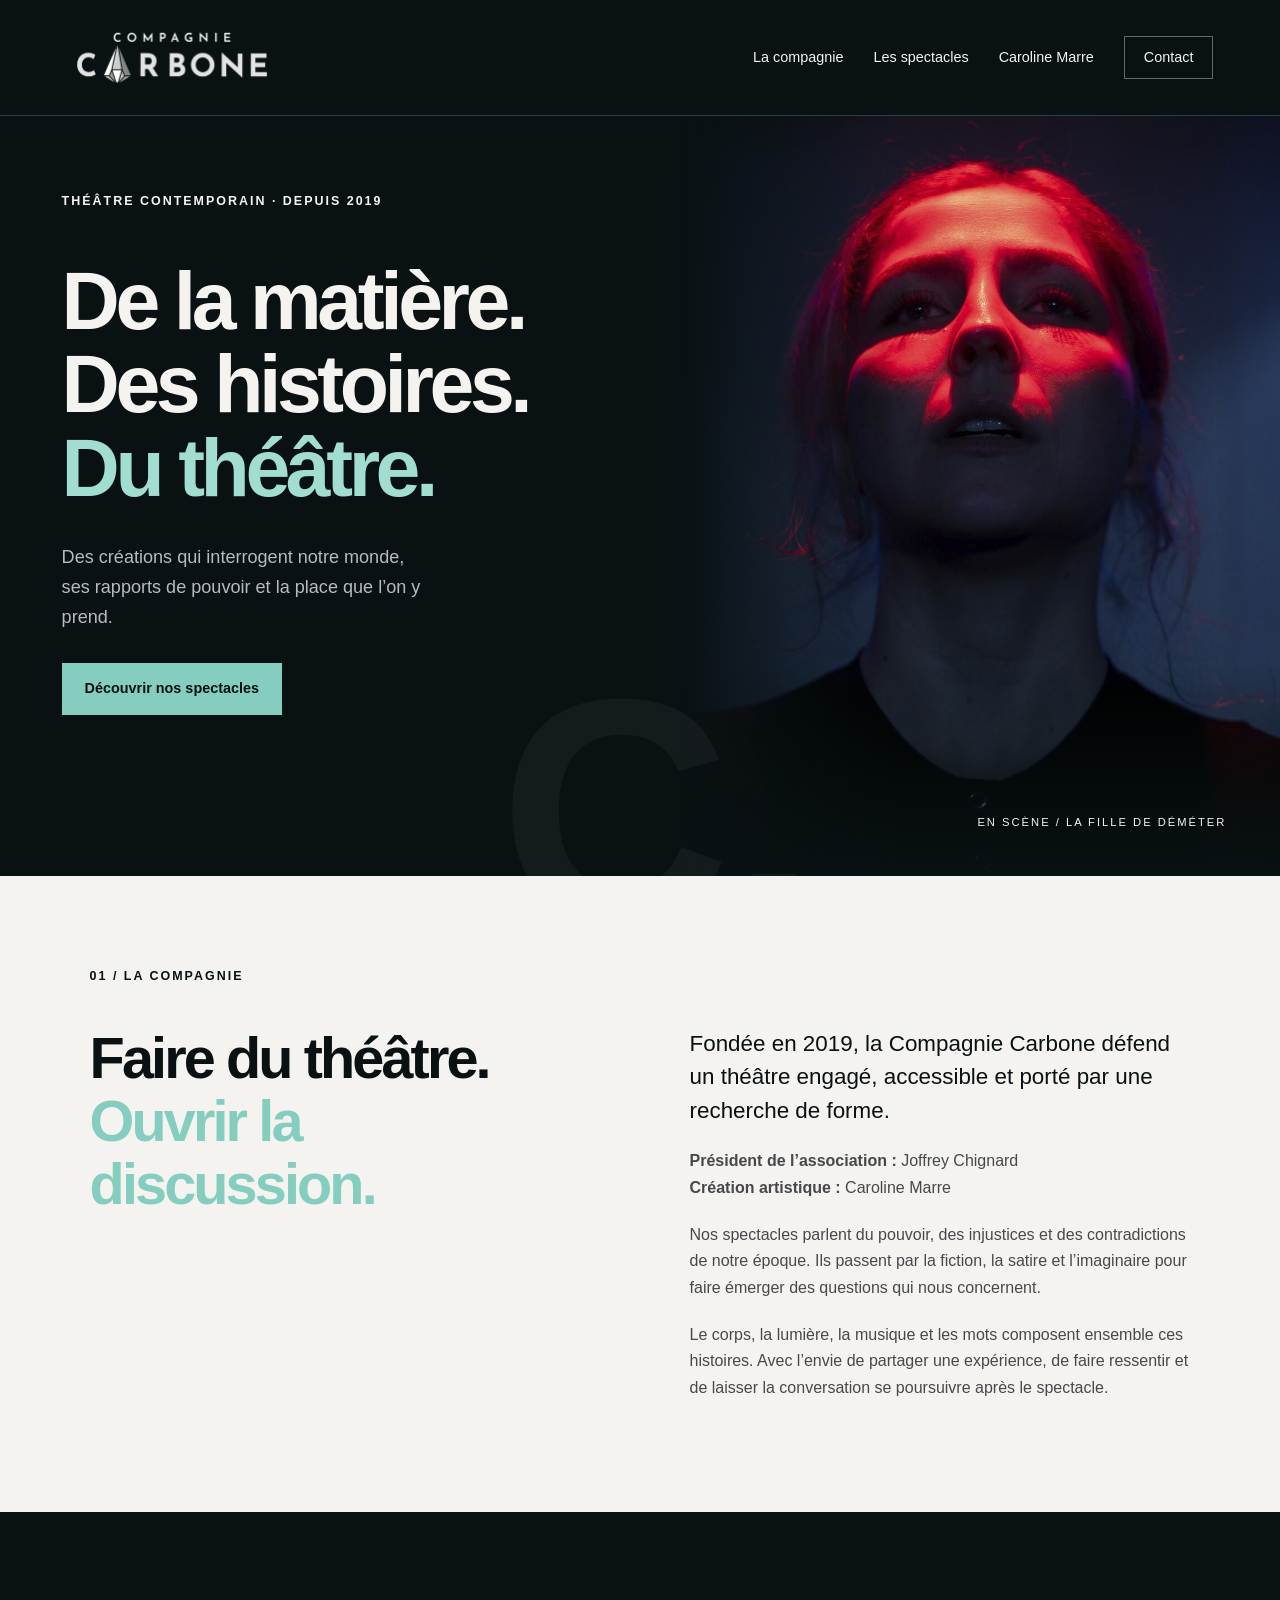
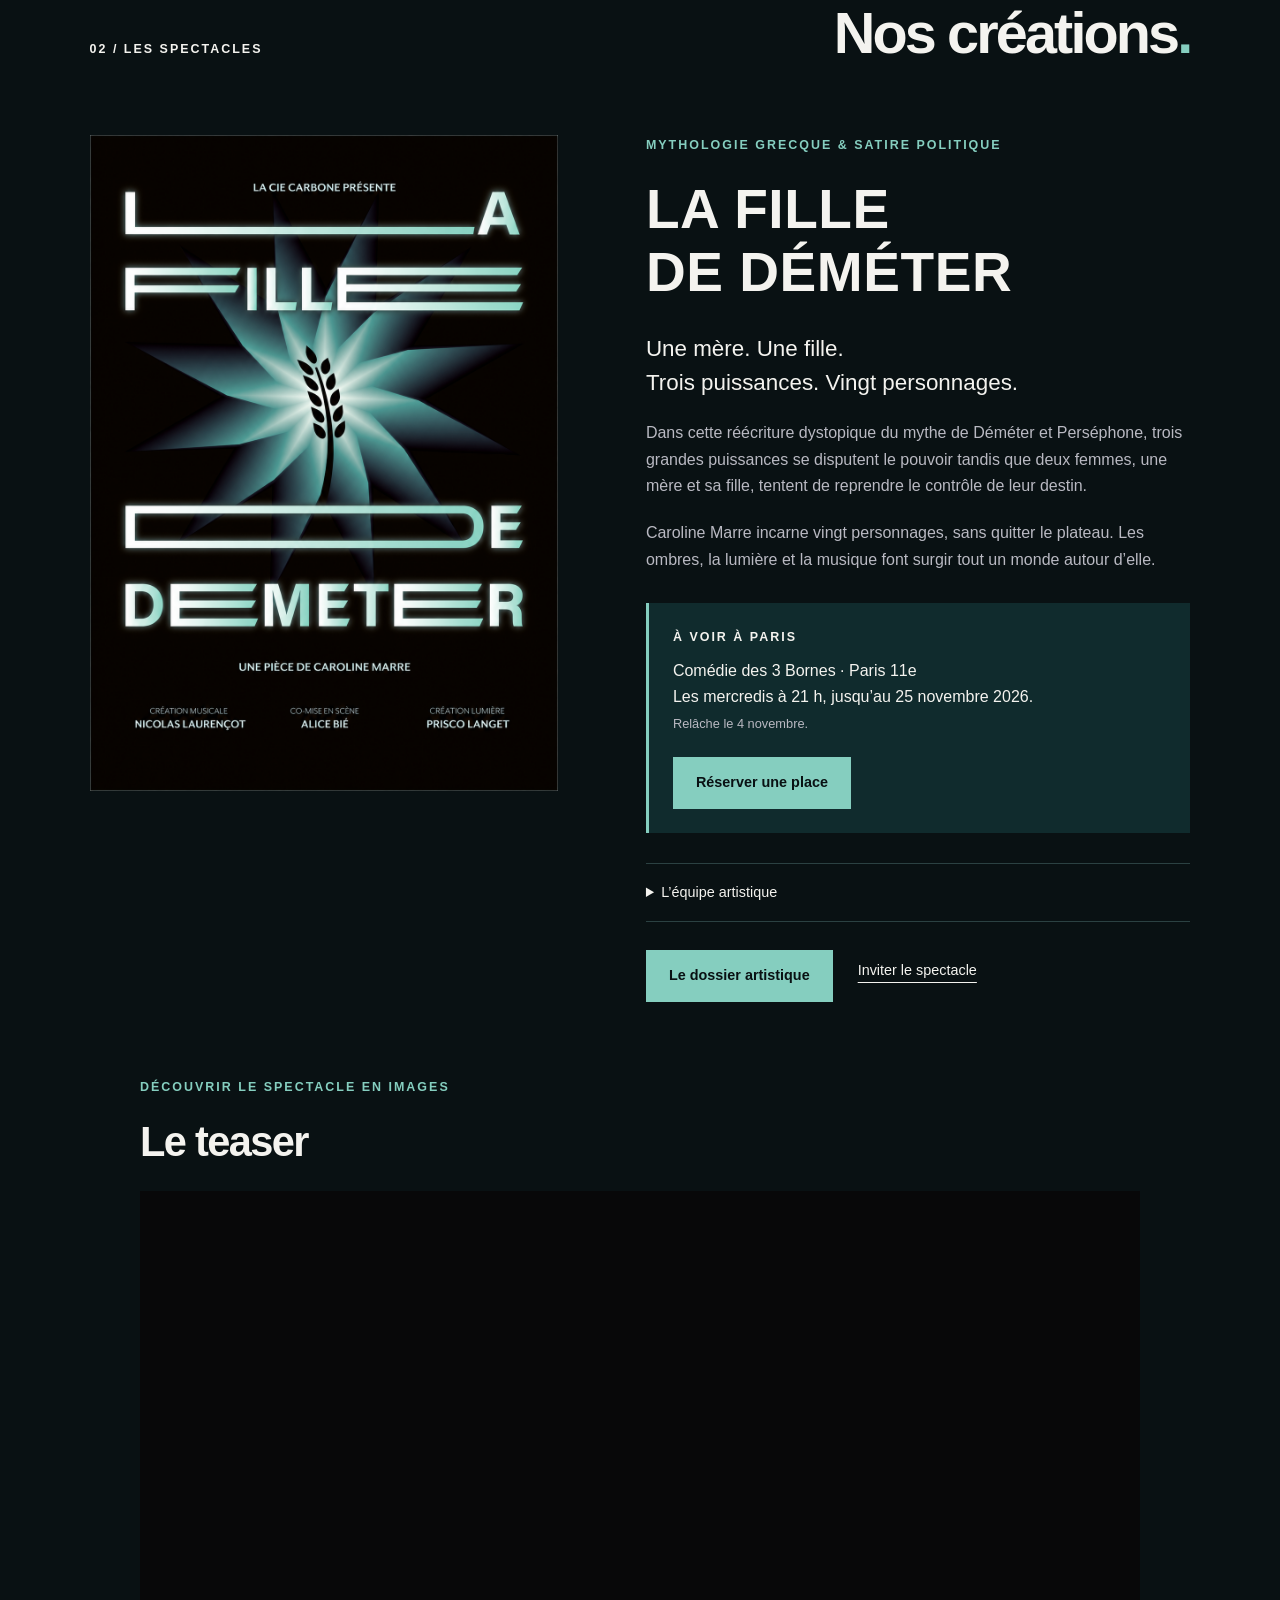
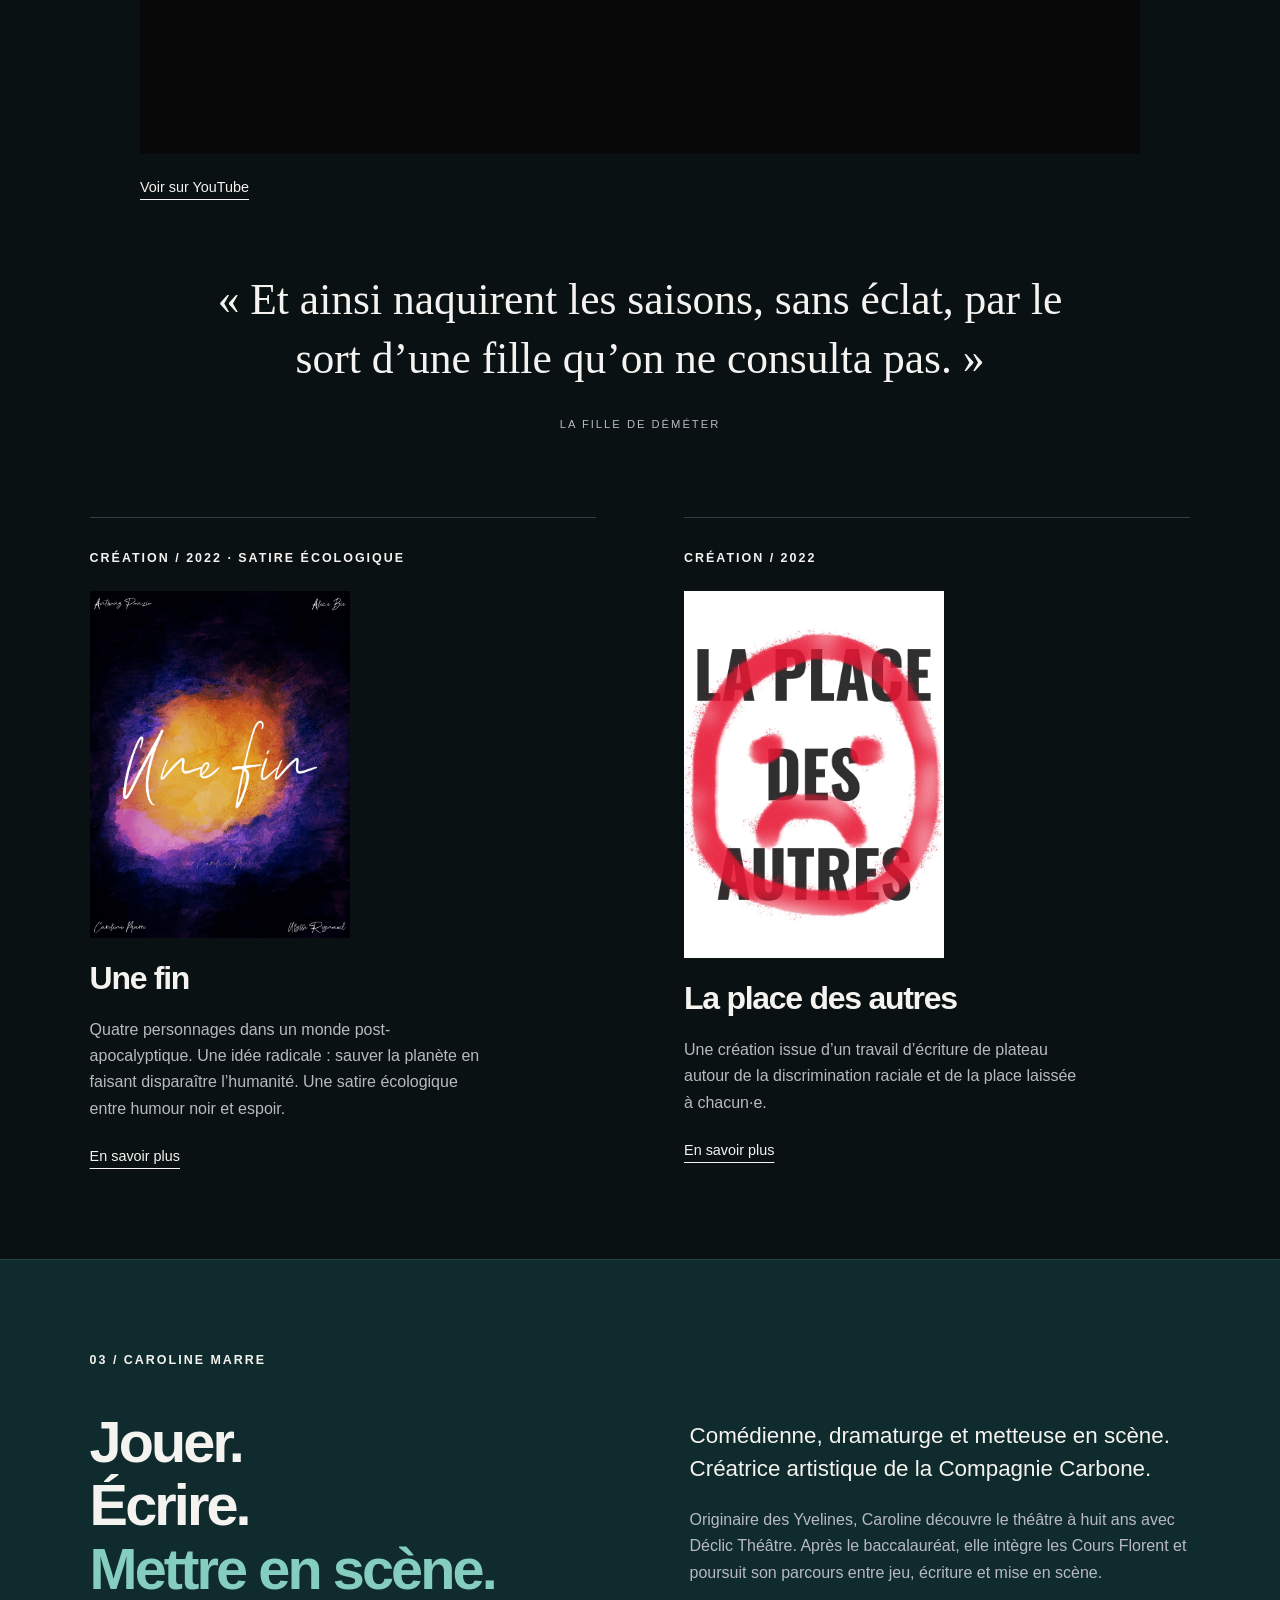
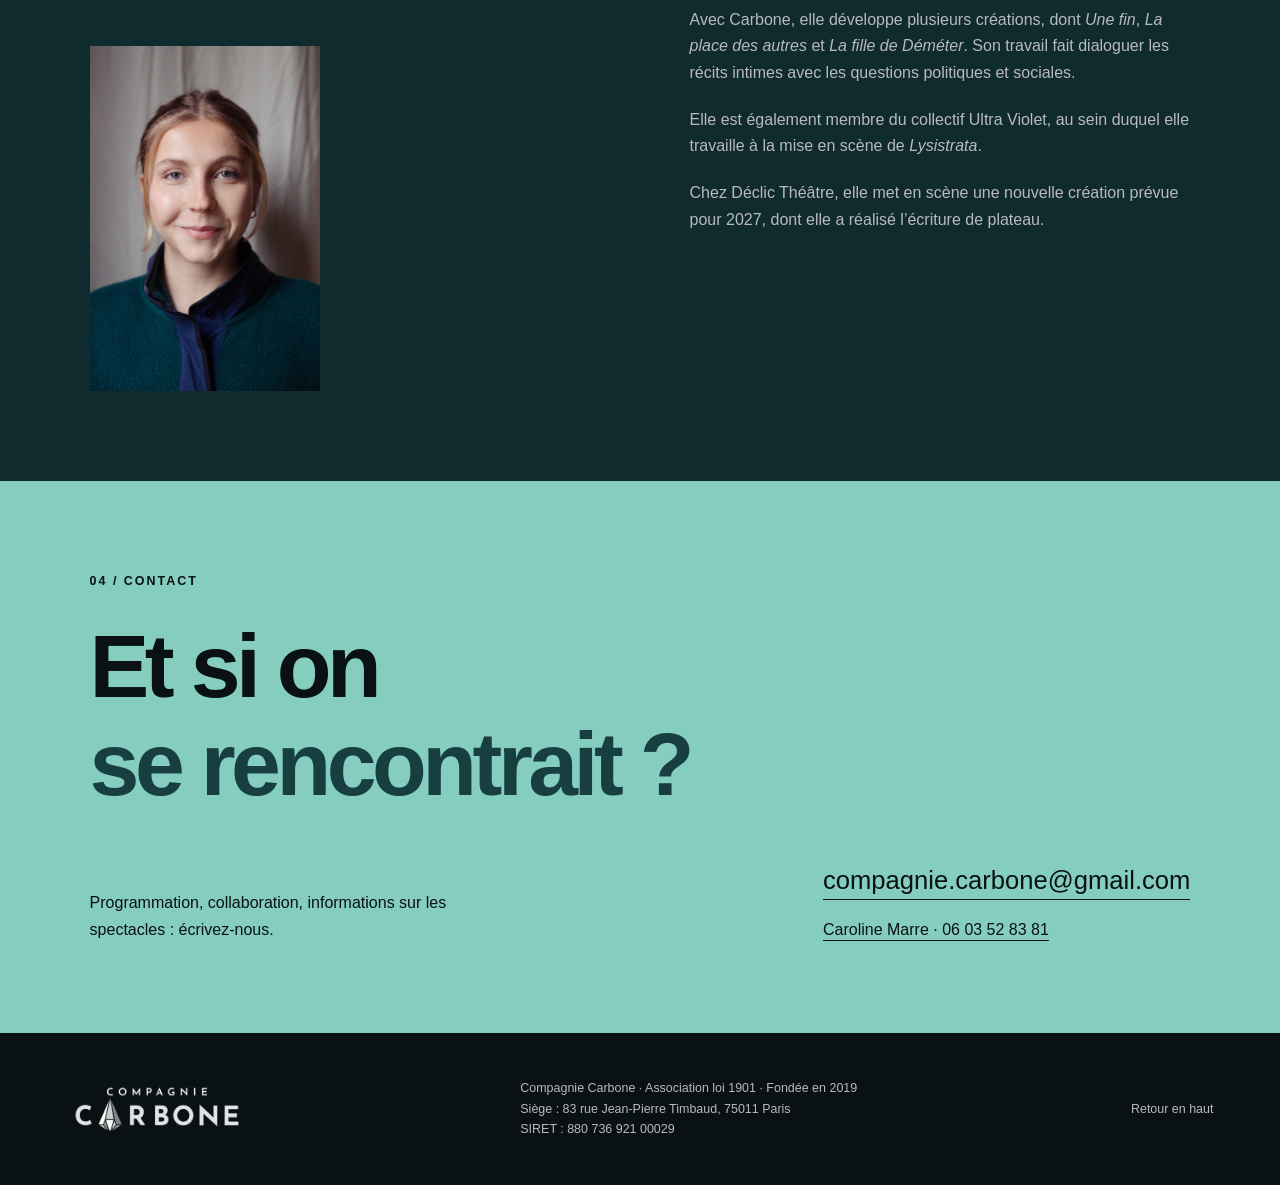
==== index.html @ ab83a4ba "Import du site de la Compagnie Carbone Co-Authored-By: Claude Opus 5.5 <noreply@anthropic.com> Claud" ====
<!DOCTYPE html>
<html lang="fr">
<head>
<meta charset="UTF-8"><meta name="viewport" content="width=device-width, initial-scale=1">
<title>Compagnie Carbone — Théâtre & créations</title>
<meta name="description" content="La Compagnie Carbone, fondée par Caroline Marre, crée un théâtre contemporain engagé. Découvrez La fille de Déméter et les créations de la compagnie.">
<link rel="icon" type="image/png" href="assets/logo-carbone-symbole.png">
<link rel="stylesheet" href="style.css">
</head>
<body>
<a class="skip" href="#main">Aller au contenu</a>
<header><a class="brand" href="#accueil" aria-label="Compagnie Carbone, accueil"><img src="assets/logo-carbone-horizontal.png" alt="Compagnie Carbone" width="1688" height="973"></a><nav aria-label="Navigation principale"><a href="#compagnie">La compagnie</a><a href="#spectacles">Les spectacles</a><a href="#caroline">Caroline Marre</a><a href="#contact" class="nav-contact">Contact</a></nav></header>
<main id="main">
<section class="hero" id="accueil">
<div class="hero-copy"><p class="eyebrow">THÉÂTRE CONTEMPORAIN · DEPUIS 2019</p><h1>De la matière.<br>Des histoires.<br><em>Du théâtre.</em></h1><p class="intro">Des créations qui interrogent notre monde, ses rapports de pouvoir et la place que l’on y prend.</p><a class="button" href="#spectacles">Découvrir nos spectacles</a></div>
<figure class="hero-image"><img src="assets/demeter.jpg" alt="Caroline Marre dans La fille de Déméter, le visage éclairé de rouge." fetchpriority="high" width="1067" height="1600"><figcaption>EN SCÈNE / LA FILLE DE DÉMÉTER</figcaption></figure>
<span class="hero-index" aria-hidden="true">C.</span>
</section>
<section class="about section" id="compagnie"><p class="eyebrow">01 / LA COMPAGNIE</p><div class="about-grid"><h2>Faire du théâtre.<br><em>Ouvrir la discussion.</em></h2><div><p class="large">Fondée en 2019, la Compagnie Carbone défend un théâtre engagé, accessible et porté par une recherche de forme.</p><p><strong>Président de l’association :</strong> Joffrey Chignard<br><strong>Création artistique :</strong> Caroline Marre</p><p>Nos spectacles parlent du pouvoir, des injustices et des contradictions de notre époque. Ils passent par la fiction, la satire et l’imaginaire pour faire émerger des questions qui nous concernent.</p><p>Le corps, la lumière, la musique et les mots composent ensemble ces histoires. Avec l’envie de partager une expérience, de faire ressentir et de laisser la conversation se poursuivre après le spectacle.</p></div></div></section>
<section class="shows section" id="spectacles"><div class="section-head"><p class="eyebrow">02 / LES SPECTACLES</p><h2>Nos créations<span class="punctuation">.</span></h2></div>
<article class="featured"><div class="show-visual poster"><img src="assets/affiche-demeter-sans-lieu.png" alt="Affiche de La fille de Déméter : un épi de blé au centre de rayons vert d’eau sur fond noir." loading="lazy" width="1264" height="1772"></div><div class="show-copy"><p class="eyebrow red">MYTHOLOGIE GRECQUE & SATIRE POLITIQUE</p><h3>La fille<br>de Déméter</h3><p class="large">Une mère. Une fille.<br>Trois puissances. Vingt personnages.</p><p>Dans cette réécriture dystopique du mythe de Déméter et Perséphone, trois grandes puissances se disputent le pouvoir tandis que deux femmes, une mère et sa fille, tentent de reprendre le contrôle de leur destin.</p><p>Caroline Marre incarne vingt personnages, sans quitter le plateau. Les ombres, la lumière et la musique font surgir tout un monde autour d’elle.</p><div class="dates"><p class="eyebrow">À VOIR À PARIS</p><p>Comédie des 3 Bornes · Paris 11e<br>Les mercredis à 21 h, jusqu’au 25 novembre 2026.<br><small>Relâche le 4 novembre.</small></p><a class="button" href="https://www.billetreduc.com/spectacle/la-fille-de-demeter-393965" target="_blank" rel="noopener">Réserver une place</a></div><details><summary>L’équipe artistique</summary><dl><dt>Écriture et interprétation</dt><dd>Caroline Marre</dd><dt>Mise en scène</dt><dd>Caroline Marre et Alice Bié</dd><dt>Musique</dt><dd>Nicolas Laurençot</dd><dt>Lumière</dt><dd>Prisco Langet</dd><dt>Vidéo</dt><dd>Nicholas Bochatay</dd><dt>Photographie</dt><dd>Fanny Cortade</dd></dl></details><div class="actions"><a class="button" href="assets/dossier-demeter.pdf" target="_blank" rel="noopener">Le dossier artistique</a><a class="text-link" href="mailto:compagnie.carbone@gmail.com?subject=La%20fille%20de%20D%C3%A9m%C3%A9ter">Inviter le spectacle</a></div></div></article>
<div class="teaser"><p class="eyebrow red">DÉCOUVRIR LE SPECTACLE EN IMAGES</p><h3>Le teaser</h3><div class="video-frame"><iframe src="https://www.youtube-nocookie.com/embed/UdP6WScp44Q" title="Teaser de La fille de Déméter" loading="lazy" allow="accelerometer; autoplay; clipboard-write; encrypted-media; gyroscope; picture-in-picture; web-share" referrerpolicy="strict-origin-when-cross-origin" allowfullscreen></iframe></div><a class="text-link" href="https://youtu.be/UdP6WScp44Q" target="_blank" rel="noopener">Voir sur YouTube</a></div><blockquote>« Et ainsi naquirent les saisons, sans éclat, par le sort d’une fille qu’on ne consulta pas. »<cite>LA FILLE DE DÉMÉTER</cite></blockquote>
<div class="other-shows"><article class="fin-card"><p class="eyebrow">CRÉATION / 2022 · SATIRE ÉCOLOGIQUE</p><a href="une-fin.html" aria-label="Découvrir Une fin"><img class="card-poster" src="assets/affiche-une-fin.jpg" alt="Affiche d’Une fin" loading="lazy" width="1368" height="1824"></a><h3>Une fin</h3><p>Quatre personnages dans un monde post-apocalyptique. Une idée radicale : sauver la planète en faisant disparaître l’humanité. Une satire écologique entre humour noir et espoir.</p><a class="text-link" href="une-fin.html">En savoir plus</a></article><article><p class="eyebrow">CRÉATION / 2022</p><a href="la-place-des-autres.html" aria-label="Découvrir La place des autres"><img class="card-poster" src="assets/affiche-la-place-des-autres.jpg" alt="Affiche de La place des autres" loading="lazy" width="708" height="1000"></a><h3>La place des autres</h3><p>Une création issue d’un travail d’écriture de plateau autour de la discrimination raciale et de la place laissée à chacun·e.</p><a class="text-link" href="la-place-des-autres.html">En savoir plus</a></article></div></section>
<section class="portrait section" id="caroline"><p class="eyebrow">03 / CAROLINE MARRE</p><div class="portrait-grid"><div class="portrait-left"><h2>Jouer.<br>Écrire.<br><em>Mettre en scène.</em></h2><figure class="bio-photo"><img src="assets/caroline-marre-portrait-2026.jpg" alt="Portrait de Caroline Marre" loading="lazy" width="1365" height="2048"></figure></div><div><p class="large">Comédienne, dramaturge et metteuse en scène. Créatrice artistique de la Compagnie Carbone.</p><p>Originaire des Yvelines, Caroline découvre le théâtre à huit ans avec Déclic Théâtre. Après le baccalauréat, elle intègre les Cours Florent et poursuit son parcours entre jeu, écriture et mise en scène.</p><p>Avec Carbone, elle développe plusieurs créations, dont <i>Une fin</i>, <i>La place des autres</i> et <i>La fille de Déméter</i>. Son travail fait dialoguer les récits intimes avec les questions politiques et sociales.</p><p>Elle est également membre du collectif Ultra Violet, au sein duquel elle travaille à la mise en scène de <i>Lysistrata</i>.</p><p>Chez Déclic Théâtre, elle met en scène une nouvelle création prévue pour 2027, dont elle a réalisé l’écriture de plateau.</p></div></div></section>
<section class="contact section" id="contact"><p class="eyebrow">04 / CONTACT</p><h2>Et si on<br><em>se rencontrait ?</em></h2><div class="contact-row"><p>Programmation, collaboration, informations sur les spectacles : écrivez-nous.</p><div><a class="email" href="mailto:compagnie.carbone@gmail.com">compagnie.carbone@gmail.com</a><br><a class="phone" href="tel:+33603528381">Caroline Marre · 06 03 52 83 81</a></div></div></section>
</main><footer><a class="brand" href="#accueil"><img src="assets/logo-carbone-horizontal.png" alt="Compagnie Carbone" width="1688" height="973"></a><p>Compagnie Carbone · Association loi 1901 · Fondée en 2019<br>Siège : 83 rue Jean-Pierre Timbaud, 75011 Paris<br>SIRET : 880 736 921 00029</p><a href="#accueil">Retour en haut</a></footer>
</body></html>
---- style.css ----
:root{--bg:#091113;--paper:#f4f3ef;--muted:#b9b9c2;--red:#85cebf;--line:#2b4142}*{box-sizing:border-box}html{scroll-behavior:smooth;scroll-padding-top:100px}body{margin:0;background:var(--bg);color:var(--paper);font:1rem/1.65 Arial,Helvetica,sans-serif}a{color:inherit;text-decoration:none}a:focus-visible,summary:focus-visible{outline:3px solid var(--red);outline-offset:6px}a:hover{color:var(--red)}p{margin:0 0 1.3rem}img{display:block;width:100%;height:100%;object-fit:cover}header{display:flex;justify-content:space-between;align-items:center;padding:25px 5.2%;border-bottom:1px solid var(--line);gap:30px}.brand{font-size:1.8rem;font-weight:900;letter-spacing:-1.5px;line-height:1}.brand span{display:block;font-size:.65rem;letter-spacing:2px;margin-top:10px;font-weight:normal}nav{display:flex;align-items:center;gap:30px;font-size:.9rem}.nav-contact{border:1px solid #666;padding:9px 19px}.hero{position:relative;display:grid;grid-template-columns:1.15fr 1fr;min-height:720px;overflow:hidden}.hero-copy{padding:75px 0 65px 9%;z-index:2}.eyebrow{font-size:.78rem;letter-spacing:2px;font-weight:bold;text-transform:uppercase}.hero h1{font-size:clamp(3.5rem,6.3vw,7rem);line-height:1.04;letter-spacing:-.055em;margin:48px 0 32px;font-weight:800}em{font-style:normal;color:var(--red)}.intro{font-size:1.13rem;max-width:375px;color:var(--muted)}.button{display:inline-block;background:var(--red);color:#091113;padding:14px 23px;font-size:.9rem;font-weight:bold;margin-top:10px}.button:hover{background:#b0e3d8;color:#091113}.hero-note{font-size:.78rem;color:#999;margin-top:30px}.hero-image{margin:0;position:relative;height:760px}.hero-image img{object-position:center 30%}.hero-image:after{content:"";position:absolute;inset:0;background:linear-gradient(90deg,var(--bg),transparent 35%),linear-gradient(0deg,var(--bg),transparent 28%)}figcaption{position:absolute;bottom:45px;right:9%;z-index:2;font-size:.7rem;letter-spacing:2px}.hero-index{position:absolute;bottom:-95px;left:39%;font-size:20rem;line-height:1;font-weight:900;opacity:.045;pointer-events:none}.section{padding:90px 7%;scroll-margin-top:20px}h2{font-size:clamp(2.4rem,4.5vw,4.9rem);line-height:1.1;letter-spacing:-.05em;margin:25px 0 45px}h3{letter-spacing:-.04em;font-size:2rem;line-height:1.15;margin:20px 0}.about{background:var(--paper);color:var(--bg)}.about-grid,.portrait-grid{display:grid;grid-template-columns:1fr 1fr;gap:9%;margin-top:40px}.about-grid h2,.portrait-grid h2{margin-top:0}.large{font-size:1.4rem;line-height:1.5}.about p:not(.large):not(.eyebrow){color:#48484c}.section-head{display:flex;justify-content:space-between;align-items:baseline}.section-head h2{margin-top:0}.punctuation{color:var(--red)}.featured{display:grid;grid-template-columns:.86fr 1fr;gap:8%;align-items:center;margin:25px 0 75px}.show-visual{height:640px;position:relative}.show-visual img{object-position:center 30%}.show-visual span{position:absolute;top:20px;left:20px;background:var(--paper);color:var(--bg);padding:6px 12px;font-size:.7rem;letter-spacing:2px}.red{color:var(--red)}.show-copy h3{font-size:clamp(3rem,5vw,5.3rem);margin:22px 0 28px}.show-copy>p:not(.large):not(.eyebrow){color:var(--muted)}details{border-top:1px solid var(--line);border-bottom:1px solid var(--line);padding:17px 0;margin-top:28px}summary{cursor:pointer;font-size:.9rem}dl{font-size:.9rem}dt{color:var(--muted);margin-top:15px}dd{margin:0}.actions{display:flex;gap:25px;align-items:center;flex-wrap:wrap;margin-top:18px}.text-link{font-size:.9rem;text-decoration:underline;text-underline-offset:7px}blockquote{margin:70px auto 85px;text-align:center;max-width:880px;font-family:Georgia,serif;font-size:clamp(1.7rem,3.4vw,3rem);line-height:1.35}cite{display:block;font:normal .7rem/1.5 Arial,sans-serif;color:var(--muted);letter-spacing:2px;margin-top:28px}.other-shows{display:grid;grid-template-columns:1fr 1fr;gap:8%}.other-shows article{border-top:1px solid var(--line);padding-top:30px}.other-shows p:not(.eyebrow){color:var(--muted);max-width:400px}.portrait{background:#102b2d;border-top:1px solid var(--line)}.portrait-grid p:not(.large){color:var(--muted)}.contact{background:var(--red);color:var(--bg)}.contact em{color:var(--paper)}.contact h2{font-size:clamp(3.5rem,7vw,7rem)}.contact-row{display:flex;justify-content:space-between;align-items:end;gap:35px}.contact-row p{max-width:370px;margin:0}.email{font-size:clamp(1rem,2vw,1.65rem);border-bottom:1px solid;padding-bottom:5px;overflow-wrap:anywhere}.contact a:hover{color:var(--paper)}footer{padding:45px 5.2%;display:flex;align-items:center;justify-content:space-between;gap:30px}footer p,footer>a:last-child{font-size:.78rem;color:var(--muted);margin:0}.skip{position:fixed;top:-100px;background:white;color:black;padding:12px;z-index:99}.skip:focus{top:10px}@media(min-width:1600px){main,header,footer{max-width:1800px;margin:auto}}@media(max-width:800px){header{align-items:start;padding:22px 6%;gap:24px}nav{gap:10px 18px;justify-content:flex-end;flex-wrap:wrap;font-size:.78rem;max-width:210px}.nav-contact{border:0;padding:0}.brand{font-size:1.4rem}.brand span{font-size:.6rem;letter-spacing:1px}.hero{grid-template-columns:1fr;min-height:auto}.hero-copy{padding:60px 7% 45px}.hero h1{font-size:clamp(3.1rem,11vw,5.4rem);margin-top:30px}.hero-image{height:430px}.hero-image img{object-position:center 32%}.hero-image:after{background:linear-gradient(0deg,var(--bg),transparent 25%)}.hero-index{display:none}.section{padding:60px 7%}.about-grid,.portrait-grid{grid-template-columns:1fr;gap:20px}.about-grid h2,.portrait-grid h2{margin-bottom:10px}.section-head{display:block}.featured{grid-template-columns:1fr;gap:35px;margin-bottom:45px}.show-visual{height:440px}.show-copy h3{font-size:3.5rem}.other-shows{grid-template-columns:1fr;gap:40px}blockquote{margin:60px 0}.contact-row{align-items:start;flex-direction:column;gap:25px}footer{align-items:start;flex-wrap:wrap;padding:35px 7%}.large{font-size:1.25rem}}@media(prefers-reduced-motion:reduce){html{scroll-behavior:auto}}

.dates{padding:24px;border-left:3px solid var(--red);background:#102b2d;margin:30px 0}.dates p{margin-bottom:10px}.dates small{font-size:.8rem;color:var(--muted)}

.phone{display:inline-block;margin-top:16px;font-size:1rem;text-decoration:underline;text-underline-offset:5px}

.teaser{max-width:1000px;margin:60px auto}.teaser h3{font-size:2.6rem;margin-bottom:25px}.video-frame{aspect-ratio:16/9;background:#080809;margin-bottom:20px}.video-frame iframe{display:block;width:100%;height:100%;border:0}

.show-visual.poster{height:auto;align-self:start;background:#080704}.show-visual.poster img{height:auto;object-fit:contain}.show-copy h3{font-weight:800;letter-spacing:.01em;text-transform:uppercase;font-size:clamp(2.7rem,4.3vw,4.7rem)}.hero h1 em{color:#a1ddd1}.contact{background:#85cebf;color:#091113}.contact em{color:#173f41}.contact a:hover{color:#173f41}

.brand{display:block;flex-shrink:0}.brand img{width:210px;height:65px;object-fit:cover;object-position:center;filter:invert(1);mix-blend-mode:screen}footer .brand img{width:180px;height:58px}@media(max-width:800px){header .brand img{width:135px;height:44px}header{gap:16px}}

.une-fin{--fin:#ffb65c;background:#14101f;border-top:1px solid #604172;margin:75px -3% 70px;padding:45px 3%}.une-fin>.eyebrow{color:var(--fin)}.fin-feature{display:grid;grid-template-columns:.78fr 1.15fr;gap:7%;align-items:start;margin-top:35px}.fin-feature h3{font:italic 4.8rem/1.1 Georgia,serif;margin:0 0 24px;color:var(--fin)}.fin-feature p:not(.large){color:#d2cbd9}.fin-poster img{height:auto;object-fit:contain}.une-fin .button{background:var(--fin);color:#19121e}.une-fin a:hover{color:var(--fin)}.une-fin .button:hover{background:#ffcf91;color:#19121e}.fin-note{font-size:.85rem;margin-top:22px}.fin-gallery{display:grid;grid-template-columns:1.5fr 1fr 1fr;gap:16px;margin-top:45px}.fin-gallery figure{margin:0;height:360px}.fin-gallery a{display:block;height:100%}.fin-gallery img{object-fit:cover;object-position:center}.fin-gallery figure:first-child img{object-position:45% center}.other-shows{grid-template-columns:1fr}@media(max-width:800px){.fin-feature{grid-template-columns:1fr;gap:32px}.fin-poster{max-width:400px;margin:auto}.fin-feature h3{font-size:3.5rem}.fin-gallery{grid-template-columns:1fr 1fr}.fin-gallery figure:first-child{grid-column:1/-1;height:auto;aspect-ratio:3/2}.fin-gallery figure{height:auto;aspect-ratio:2/3}.une-fin{padding-top:32px}}

.bio-photo{margin:24px 0 0;max-width:230px}.bio-photo img{height:auto;object-fit:contain}.portrait-grid{align-items:start}.portrait-grid>div:last-child{padding-top:8px}@media(max-width:800px){.bio-photo{max-width:200px;margin-bottom:24px}}

.other-shows{grid-template-columns:1fr 1fr}.card-poster{height:auto;width:min(100%,260px);margin:22px 0;object-fit:contain}.show-page{padding:45px 7% 0}.show-page .une-fin{margin-top:35px}.fin-feature h1{font:italic 4.8rem/1.1 Georgia,serif;color:var(--fin);margin:0 0 24px}.back-link{display:inline-block}@media(max-width:800px){.other-shows{grid-template-columns:1fr}.fin-feature h1{font-size:3.5rem}.show-page{padding-top:30px}}

.lpda{--fin:#ff657d;background:#191215;border-color:#74414a}.lpda .fin-feature h1{font-size:clamp(2.8rem,5vw,4.6rem)}.lpda .fin-feature p:not(.large){color:#ded4d6}.lpda .button:hover{background:#ffa0ae}.lpda-gallery{display:grid;grid-template-columns:1fr 1fr;gap:20px;margin-top:45px}.lpda-gallery figure{margin:0}.lpda-gallery img{height:auto;width:100%;object-fit:contain}.lpda .teaser{margin-bottom:0}@media(max-width:800px){.lpda-gallery{grid-template-columns:1fr}}
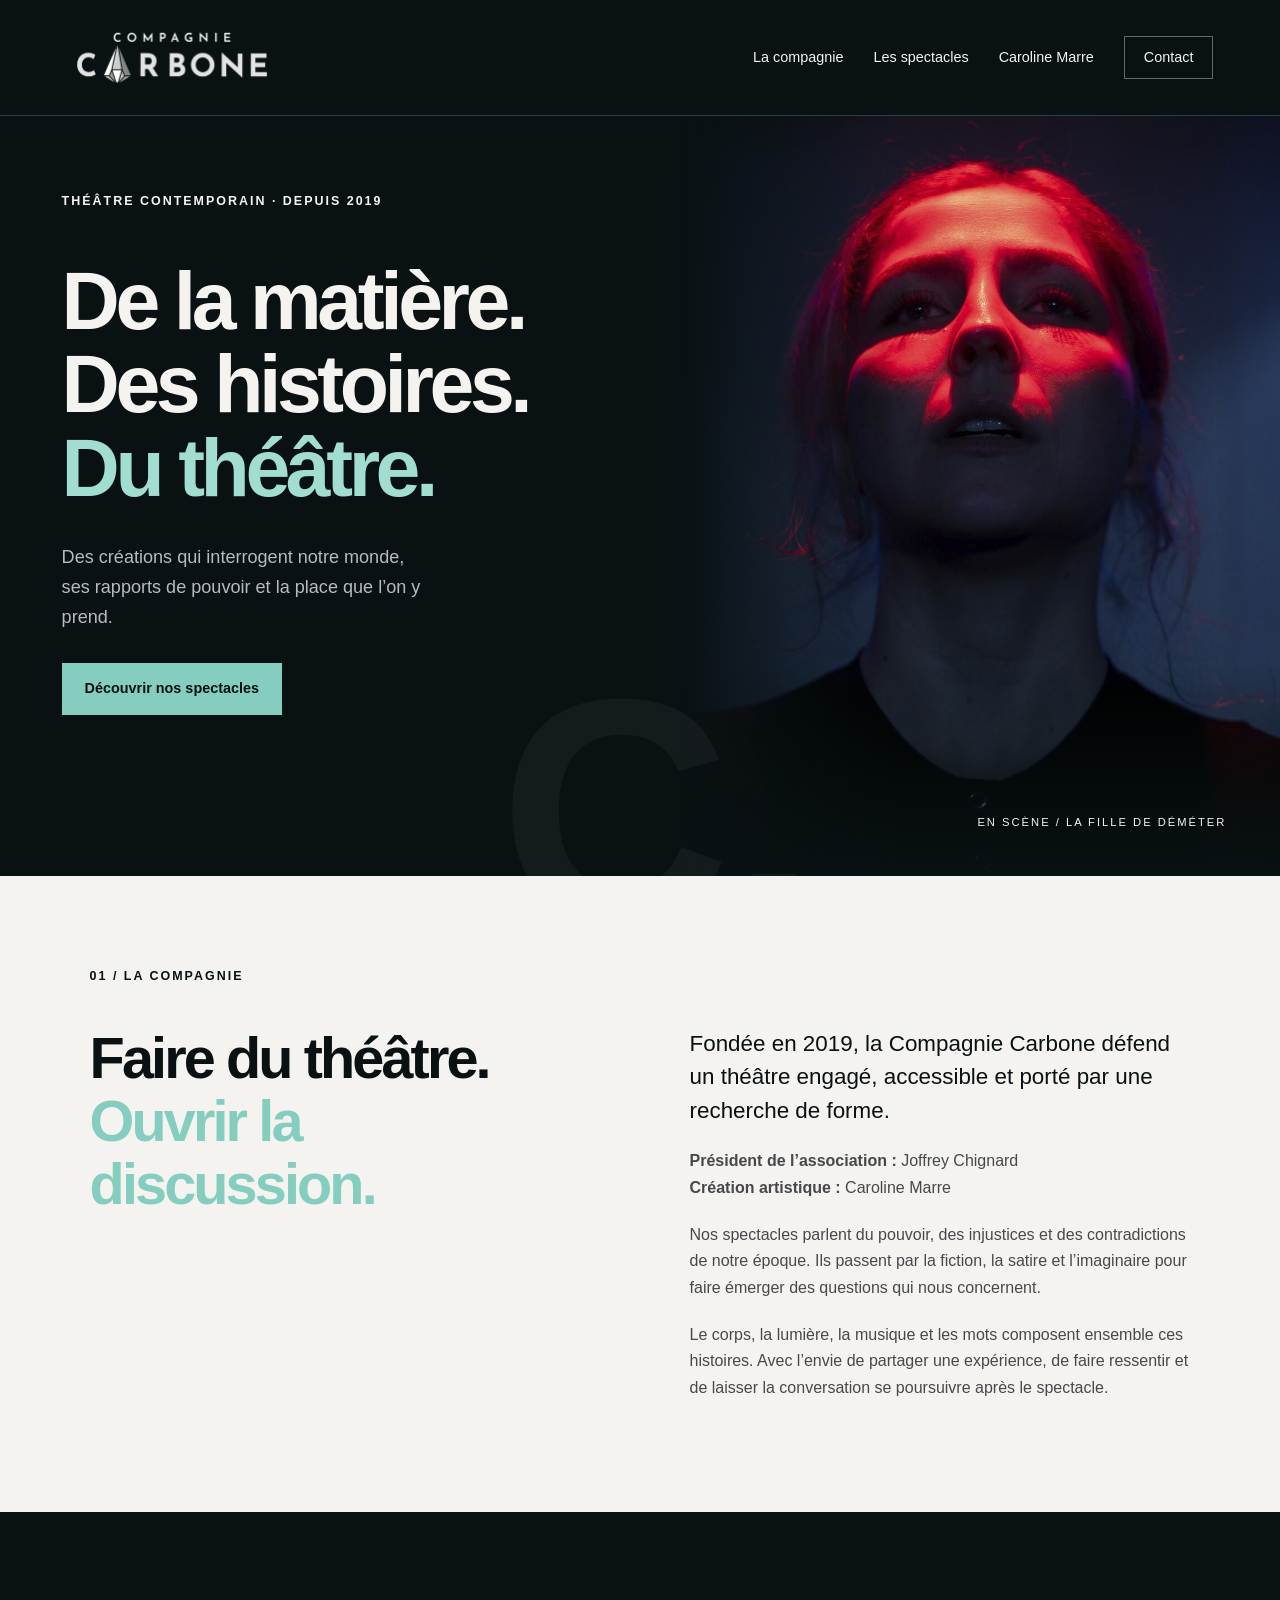
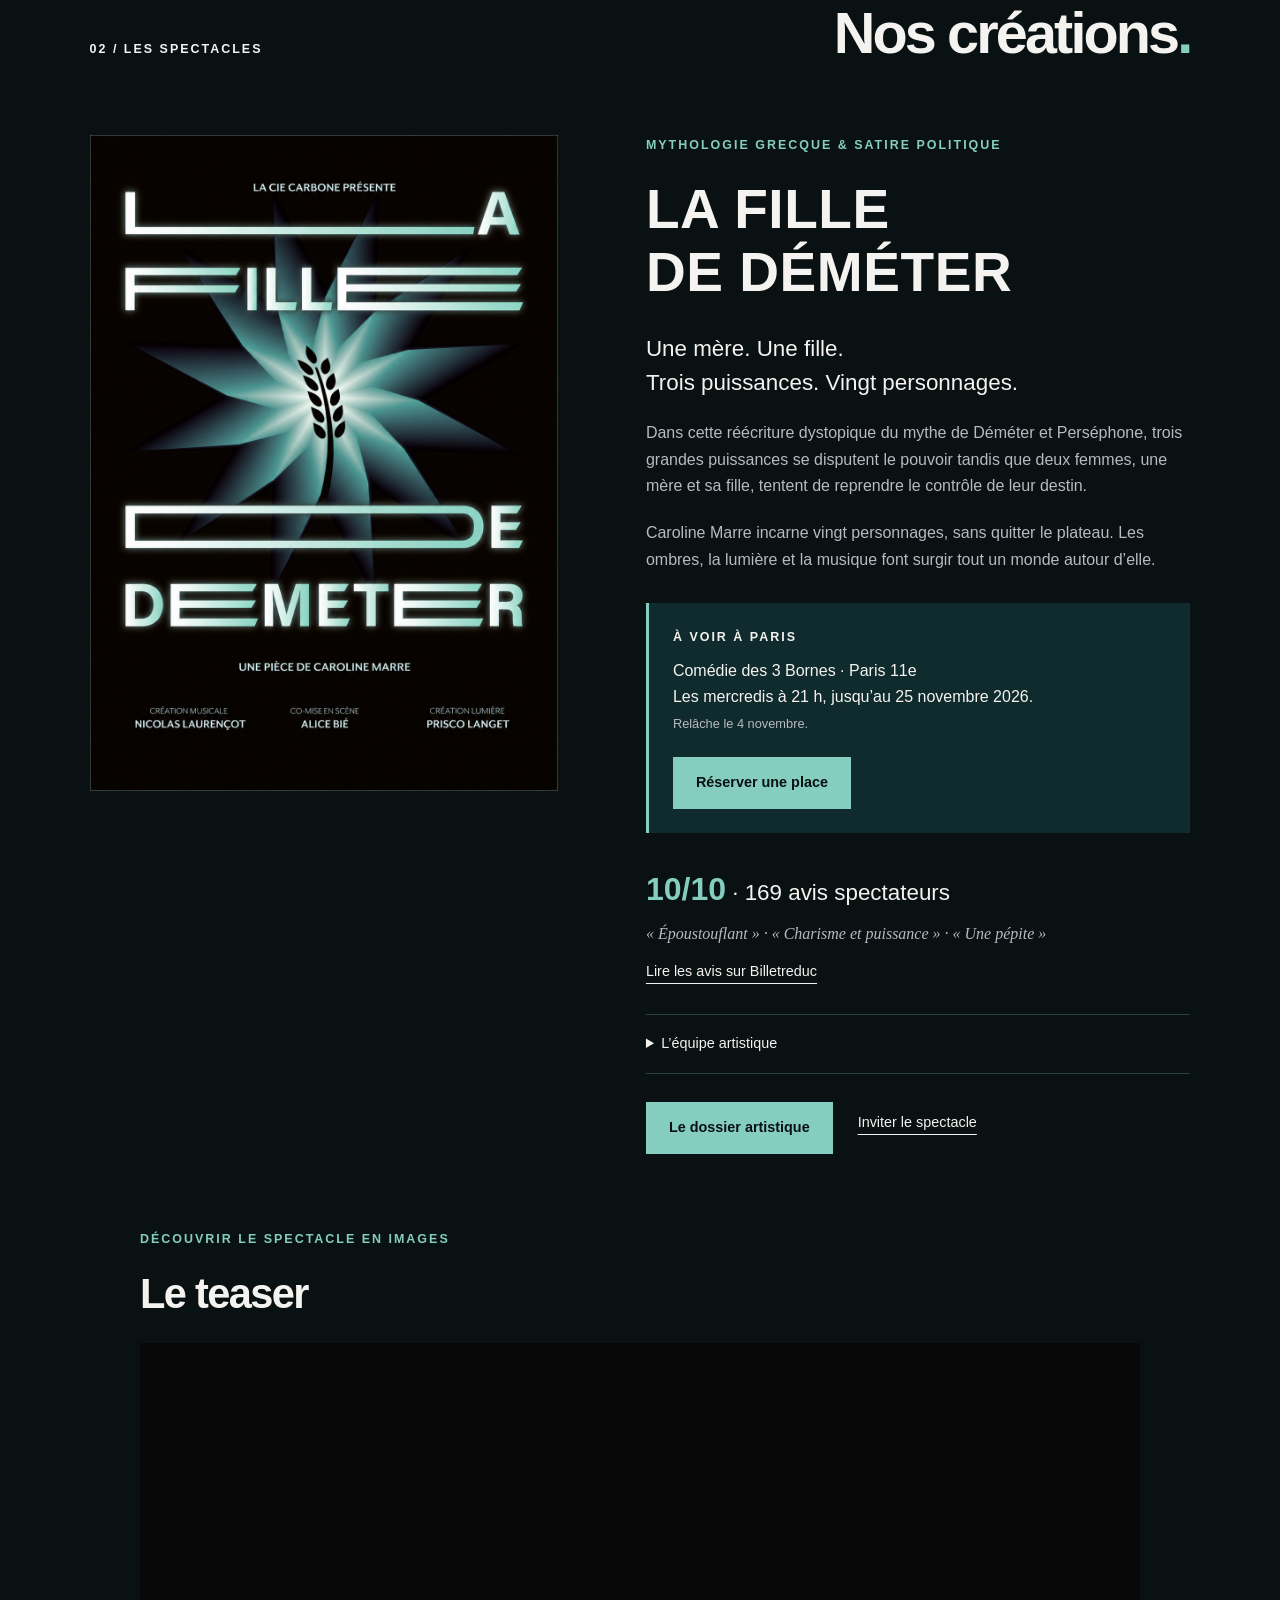
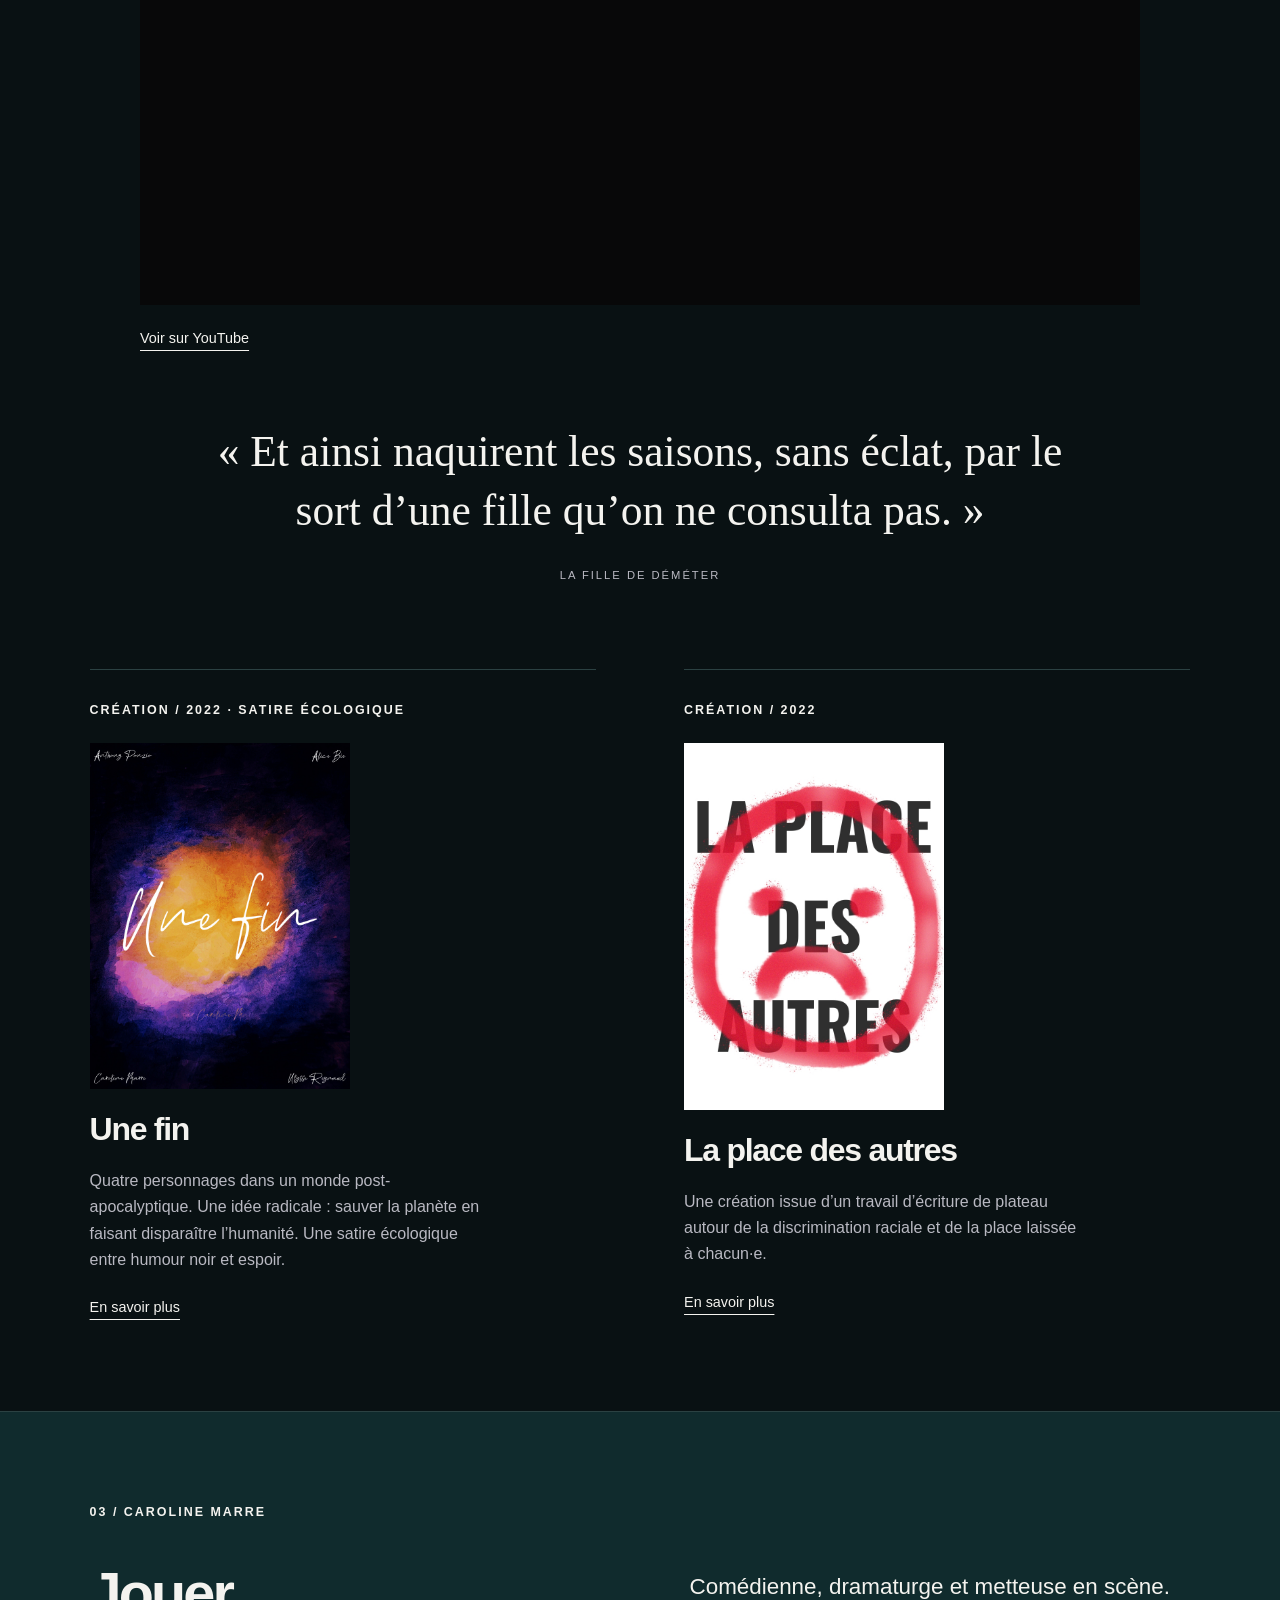
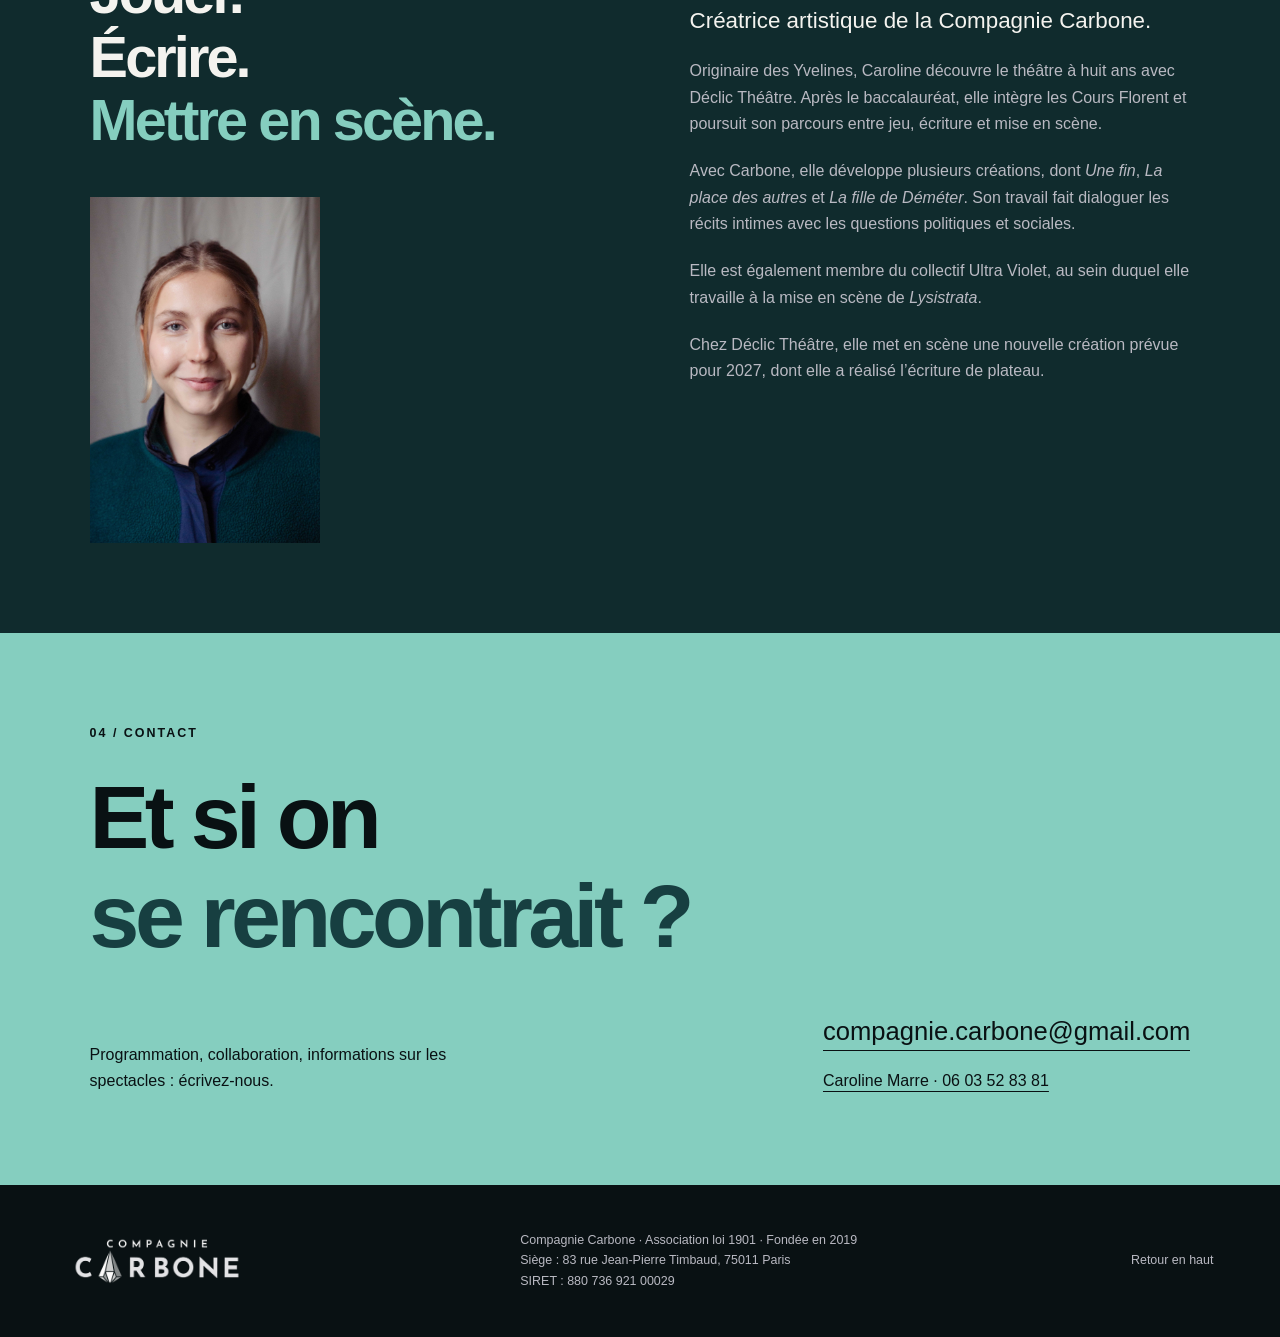
==== commit c5082597: "Ajout des avis spectateurs (10/10, 169 avis) Co-Authored-By: Claude Opus 5.5 <noreply@anthropic.com>" ====
--- a/index.html
+++ b/index.html
@@ -18,7 +18,7 @@
 </section>
 <section class="about section" id="compagnie"><p class="eyebrow">01 / LA COMPAGNIE</p><div class="about-grid"><h2>Faire du théâtre.<br><em>Ouvrir la discussion.</em></h2><div><p class="large">Fondée en 2019, la Compagnie Carbone défend un théâtre engagé, accessible et porté par une recherche de forme.</p><p><strong>Président de l’association :</strong> Joffrey Chignard<br><strong>Création artistique :</strong> Caroline Marre</p><p>Nos spectacles parlent du pouvoir, des injustices et des contradictions de notre époque. Ils passent par la fiction, la satire et l’imaginaire pour faire émerger des questions qui nous concernent.</p><p>Le corps, la lumière, la musique et les mots composent ensemble ces histoires. Avec l’envie de partager une expérience, de faire ressentir et de laisser la conversation se poursuivre après le spectacle.</p></div></div></section>
 <section class="shows section" id="spectacles"><div class="section-head"><p class="eyebrow">02 / LES SPECTACLES</p><h2>Nos créations<span class="punctuation">.</span></h2></div>
-<article class="featured"><div class="show-visual poster"><img src="assets/affiche-demeter-sans-lieu.png" alt="Affiche de La fille de Déméter : un épi de blé au centre de rayons vert d’eau sur fond noir." loading="lazy" width="1264" height="1772"></div><div class="show-copy"><p class="eyebrow red">MYTHOLOGIE GRECQUE & SATIRE POLITIQUE</p><h3>La fille<br>de Déméter</h3><p class="large">Une mère. Une fille.<br>Trois puissances. Vingt personnages.</p><p>Dans cette réécriture dystopique du mythe de Déméter et Perséphone, trois grandes puissances se disputent le pouvoir tandis que deux femmes, une mère et sa fille, tentent de reprendre le contrôle de leur destin.</p><p>Caroline Marre incarne vingt personnages, sans quitter le plateau. Les ombres, la lumière et la musique font surgir tout un monde autour d’elle.</p><div class="dates"><p class="eyebrow">À VOIR À PARIS</p><p>Comédie des 3 Bornes · Paris 11e<br>Les mercredis à 21 h, jusqu’au 25 novembre 2026.<br><small>Relâche le 4 novembre.</small></p><a class="button" href="https://www.billetreduc.com/spectacle/la-fille-de-demeter-393965" target="_blank" rel="noopener">Réserver une place</a></div><details><summary>L’équipe artistique</summary><dl><dt>Écriture et interprétation</dt><dd>Caroline Marre</dd><dt>Mise en scène</dt><dd>Caroline Marre et Alice Bié</dd><dt>Musique</dt><dd>Nicolas Laurençot</dd><dt>Lumière</dt><dd>Prisco Langet</dd><dt>Vidéo</dt><dd>Nicholas Bochatay</dd><dt>Photographie</dt><dd>Fanny Cortade</dd></dl></details><div class="actions"><a class="button" href="assets/dossier-demeter.pdf" target="_blank" rel="noopener">Le dossier artistique</a><a class="text-link" href="mailto:compagnie.carbone@gmail.com?subject=La%20fille%20de%20D%C3%A9m%C3%A9ter">Inviter le spectacle</a></div></div></article>
+<article class="featured"><div class="show-visual poster"><img src="assets/affiche-demeter-sans-lieu.png" alt="Affiche de La fille de Déméter : un épi de blé au centre de rayons vert d’eau sur fond noir." loading="lazy" width="1264" height="1772"></div><div class="show-copy"><p class="eyebrow red">MYTHOLOGIE GRECQUE & SATIRE POLITIQUE</p><h3>La fille<br>de Déméter</h3><p class="large">Une mère. Une fille.<br>Trois puissances. Vingt personnages.</p><p>Dans cette réécriture dystopique du mythe de Déméter et Perséphone, trois grandes puissances se disputent le pouvoir tandis que deux femmes, une mère et sa fille, tentent de reprendre le contrôle de leur destin.</p><p>Caroline Marre incarne vingt personnages, sans quitter le plateau. Les ombres, la lumière et la musique font surgir tout un monde autour d’elle.</p><div class="dates"><p class="eyebrow">À VOIR À PARIS</p><p>Comédie des 3 Bornes · Paris 11e<br>Les mercredis à 21 h, jusqu’au 25 novembre 2026.<br><small>Relâche le 4 novembre.</small></p><a class="button" href="https://www.billetreduc.com/spectacle/la-fille-de-demeter-393965" target="_blank" rel="noopener">Réserver une place</a></div><div class="reviews"><p class="score"><strong>10/10</strong> · 169 avis spectateurs</p><p class="review-titles">« Époustouflant » · « Charisme et puissance » · « Une pépite »</p><a class="text-link" href="https://www.billetreduc.com/spectacle/la-fille-de-demeter-393965" target="_blank" rel="noopener">Lire les avis sur Billetreduc</a></div><details><summary>L’équipe artistique</summary><dl><dt>Écriture et interprétation</dt><dd>Caroline Marre</dd><dt>Mise en scène</dt><dd>Caroline Marre et Alice Bié</dd><dt>Musique</dt><dd>Nicolas Laurençot</dd><dt>Lumière</dt><dd>Prisco Langet</dd><dt>Vidéo</dt><dd>Nicholas Bochatay</dd><dt>Photographie</dt><dd>Fanny Cortade</dd></dl></details><div class="actions"><a class="button" href="assets/dossier-demeter.pdf" target="_blank" rel="noopener">Le dossier artistique</a><a class="text-link" href="mailto:compagnie.carbone@gmail.com?subject=La%20fille%20de%20D%C3%A9m%C3%A9ter">Inviter le spectacle</a></div></div></article>
 <div class="teaser"><p class="eyebrow red">DÉCOUVRIR LE SPECTACLE EN IMAGES</p><h3>Le teaser</h3><div class="video-frame"><iframe src="https://www.youtube-nocookie.com/embed/UdP6WScp44Q" title="Teaser de La fille de Déméter" loading="lazy" allow="accelerometer; autoplay; clipboard-write; encrypted-media; gyroscope; picture-in-picture; web-share" referrerpolicy="strict-origin-when-cross-origin" allowfullscreen></iframe></div><a class="text-link" href="https://youtu.be/UdP6WScp44Q" target="_blank" rel="noopener">Voir sur YouTube</a></div><blockquote>« Et ainsi naquirent les saisons, sans éclat, par le sort d’une fille qu’on ne consulta pas. »<cite>LA FILLE DE DÉMÉTER</cite></blockquote>
 <div class="other-shows"><article class="fin-card"><p class="eyebrow">CRÉATION / 2022 · SATIRE ÉCOLOGIQUE</p><a href="une-fin.html" aria-label="Découvrir Une fin"><img class="card-poster" src="assets/affiche-une-fin.jpg" alt="Affiche d’Une fin" loading="lazy" width="1368" height="1824"></a><h3>Une fin</h3><p>Quatre personnages dans un monde post-apocalyptique. Une idée radicale : sauver la planète en faisant disparaître l’humanité. Une satire écologique entre humour noir et espoir.</p><a class="text-link" href="une-fin.html">En savoir plus</a></article><article><p class="eyebrow">CRÉATION / 2022</p><a href="la-place-des-autres.html" aria-label="Découvrir La place des autres"><img class="card-poster" src="assets/affiche-la-place-des-autres.jpg" alt="Affiche de La place des autres" loading="lazy" width="708" height="1000"></a><h3>La place des autres</h3><p>Une création issue d’un travail d’écriture de plateau autour de la discrimination raciale et de la place laissée à chacun·e.</p><a class="text-link" href="la-place-des-autres.html">En savoir plus</a></article></div></section>
 <section class="portrait section" id="caroline"><p class="eyebrow">03 / CAROLINE MARRE</p><div class="portrait-grid"><div class="portrait-left"><h2>Jouer.<br>Écrire.<br><em>Mettre en scène.</em></h2><figure class="bio-photo"><img src="assets/caroline-marre-portrait-2026.jpg" alt="Portrait de Caroline Marre" loading="lazy" width="1365" height="2048"></figure></div><div><p class="large">Comédienne, dramaturge et metteuse en scène. Créatrice artistique de la Compagnie Carbone.</p><p>Originaire des Yvelines, Caroline découvre le théâtre à huit ans avec Déclic Théâtre. Après le baccalauréat, elle intègre les Cours Florent et poursuit son parcours entre jeu, écriture et mise en scène.</p><p>Avec Carbone, elle développe plusieurs créations, dont <i>Une fin</i>, <i>La place des autres</i> et <i>La fille de Déméter</i>. Son travail fait dialoguer les récits intimes avec les questions politiques et sociales.</p><p>Elle est également membre du collectif Ultra Violet, au sein duquel elle travaille à la mise en scène de <i>Lysistrata</i>.</p><p>Chez Déclic Théâtre, elle met en scène une nouvelle création prévue pour 2027, dont elle a réalisé l’écriture de plateau.</p></div></div></section>
--- a/style.css
+++ b/style.css
@@ -17,3 +17,5 @@
 .other-shows{grid-template-columns:1fr 1fr}.card-poster{height:auto;width:min(100%,260px);margin:22px 0;object-fit:contain}.show-page{padding:45px 7% 0}.show-page .une-fin{margin-top:35px}.fin-feature h1{font:italic 4.8rem/1.1 Georgia,serif;color:var(--fin);margin:0 0 24px}.back-link{display:inline-block}@media(max-width:800px){.other-shows{grid-template-columns:1fr}.fin-feature h1{font-size:3.5rem}.show-page{padding-top:30px}}
 
 .lpda{--fin:#ff657d;background:#191215;border-color:#74414a}.lpda .fin-feature h1{font-size:clamp(2.8rem,5vw,4.6rem)}.lpda .fin-feature p:not(.large){color:#ded4d6}.lpda .button:hover{background:#ffa0ae}.lpda-gallery{display:grid;grid-template-columns:1fr 1fr;gap:20px;margin-top:45px}.lpda-gallery figure{margin:0}.lpda-gallery img{height:auto;width:100%;object-fit:contain}.lpda .teaser{margin-bottom:0}@media(max-width:800px){.lpda-gallery{grid-template-columns:1fr}}
+
+.reviews{margin:30px 0}.reviews .score{font-size:1.4rem;margin-bottom:6px}.reviews .score strong{color:var(--red);font-size:2rem}.review-titles{font-family:Georgia,serif;font-style:italic;color:var(--muted);margin-bottom:10px}
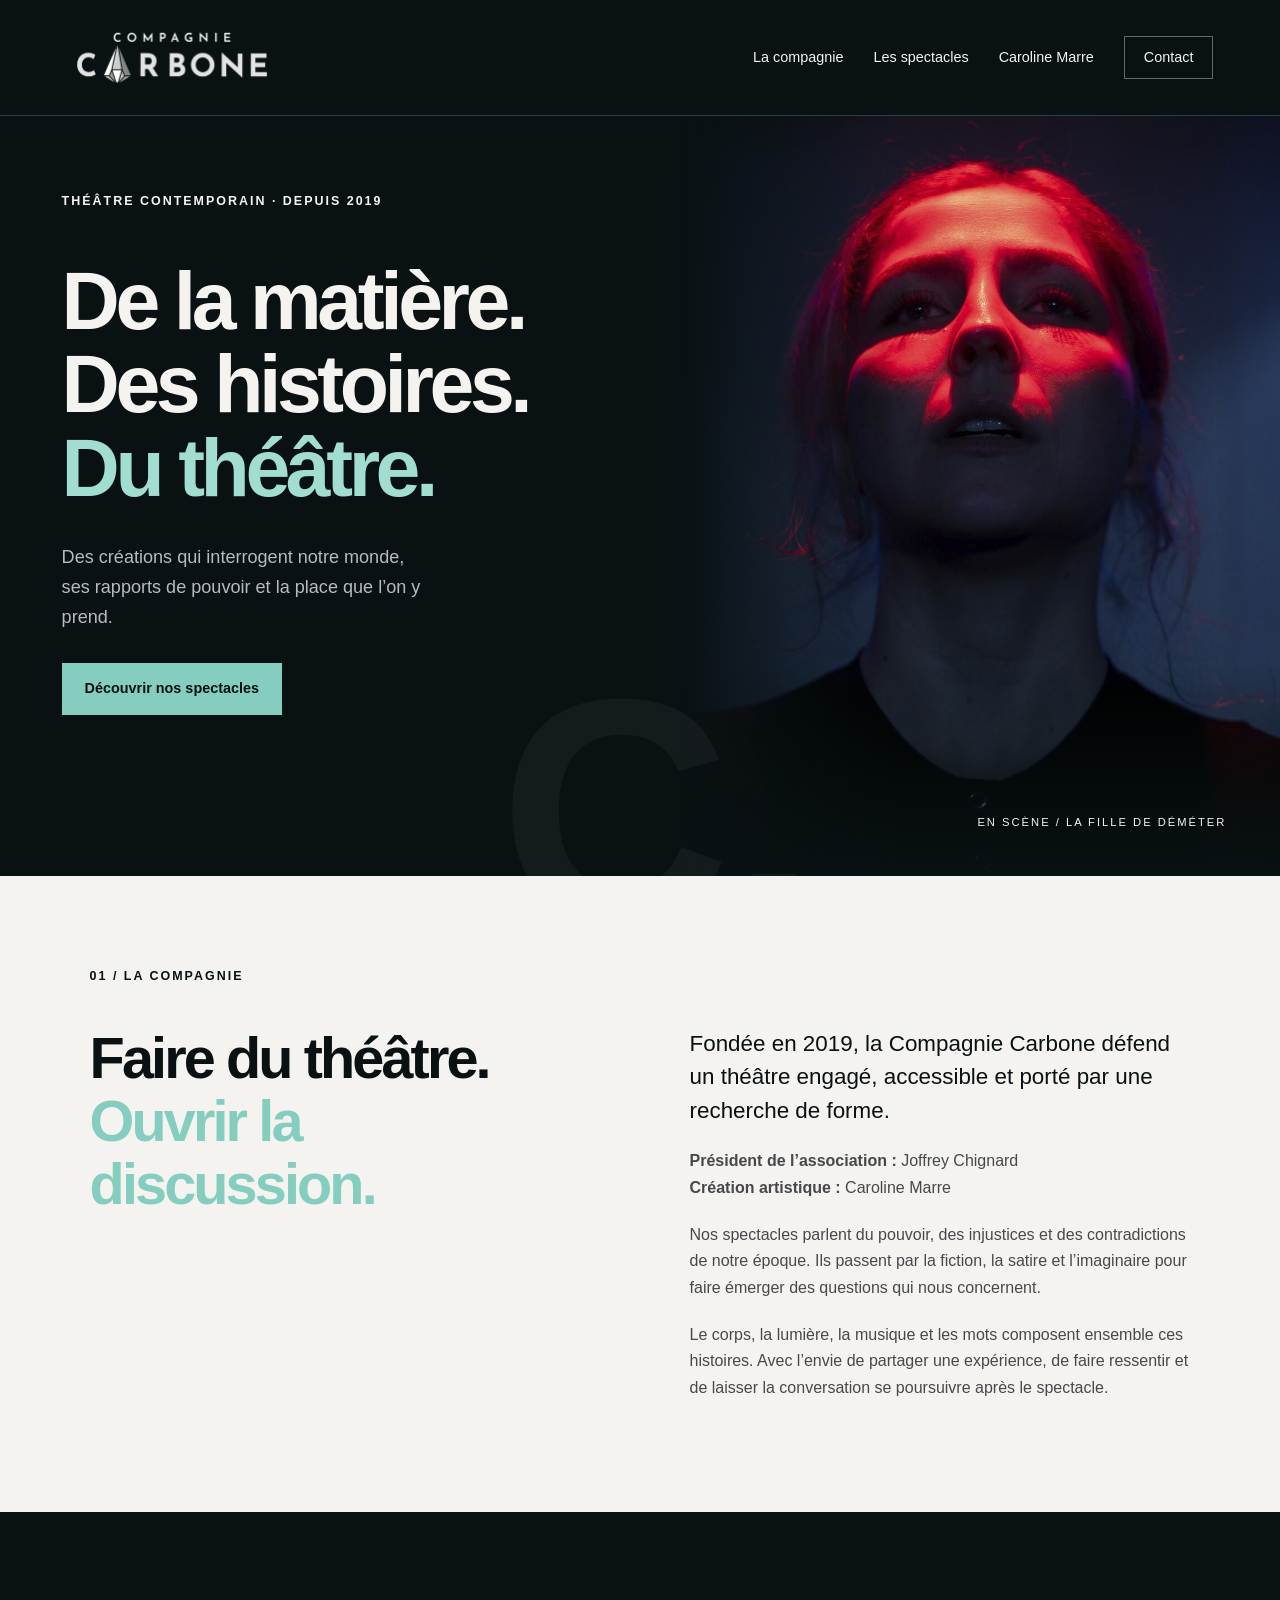
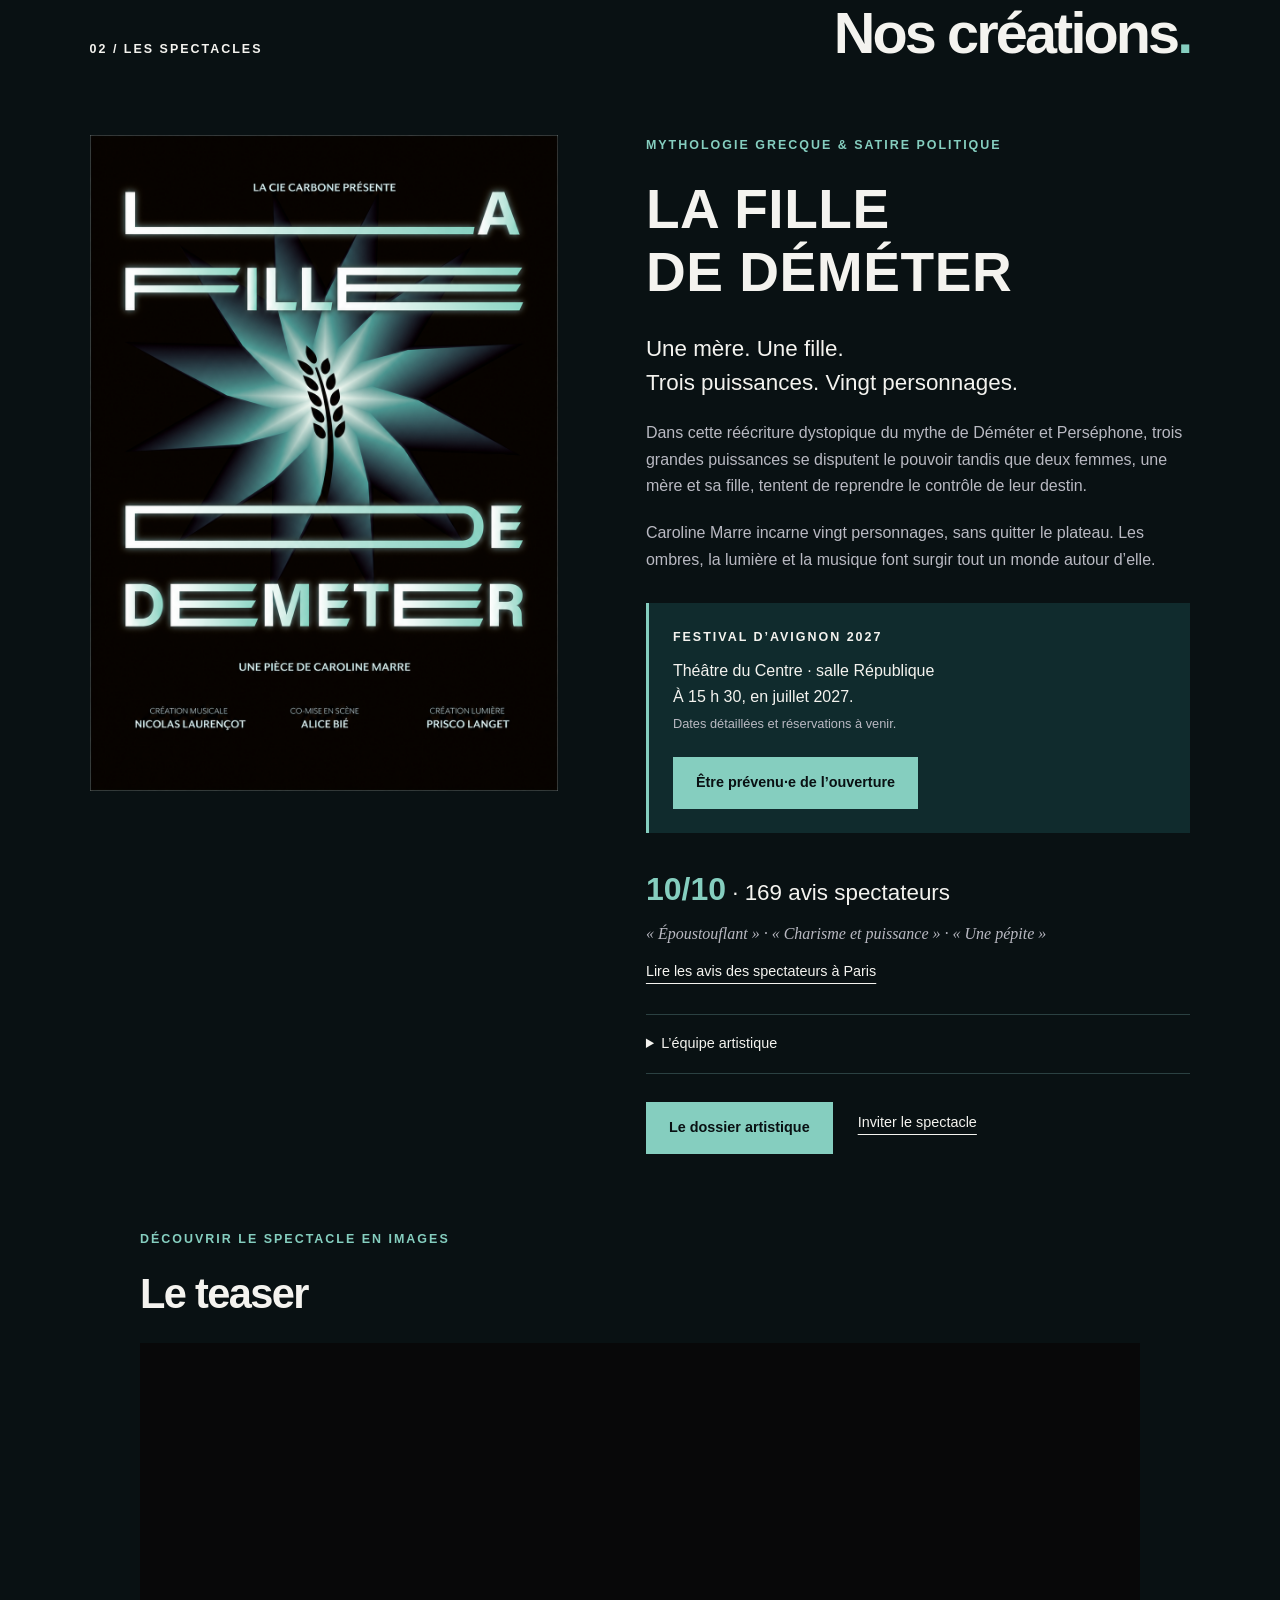
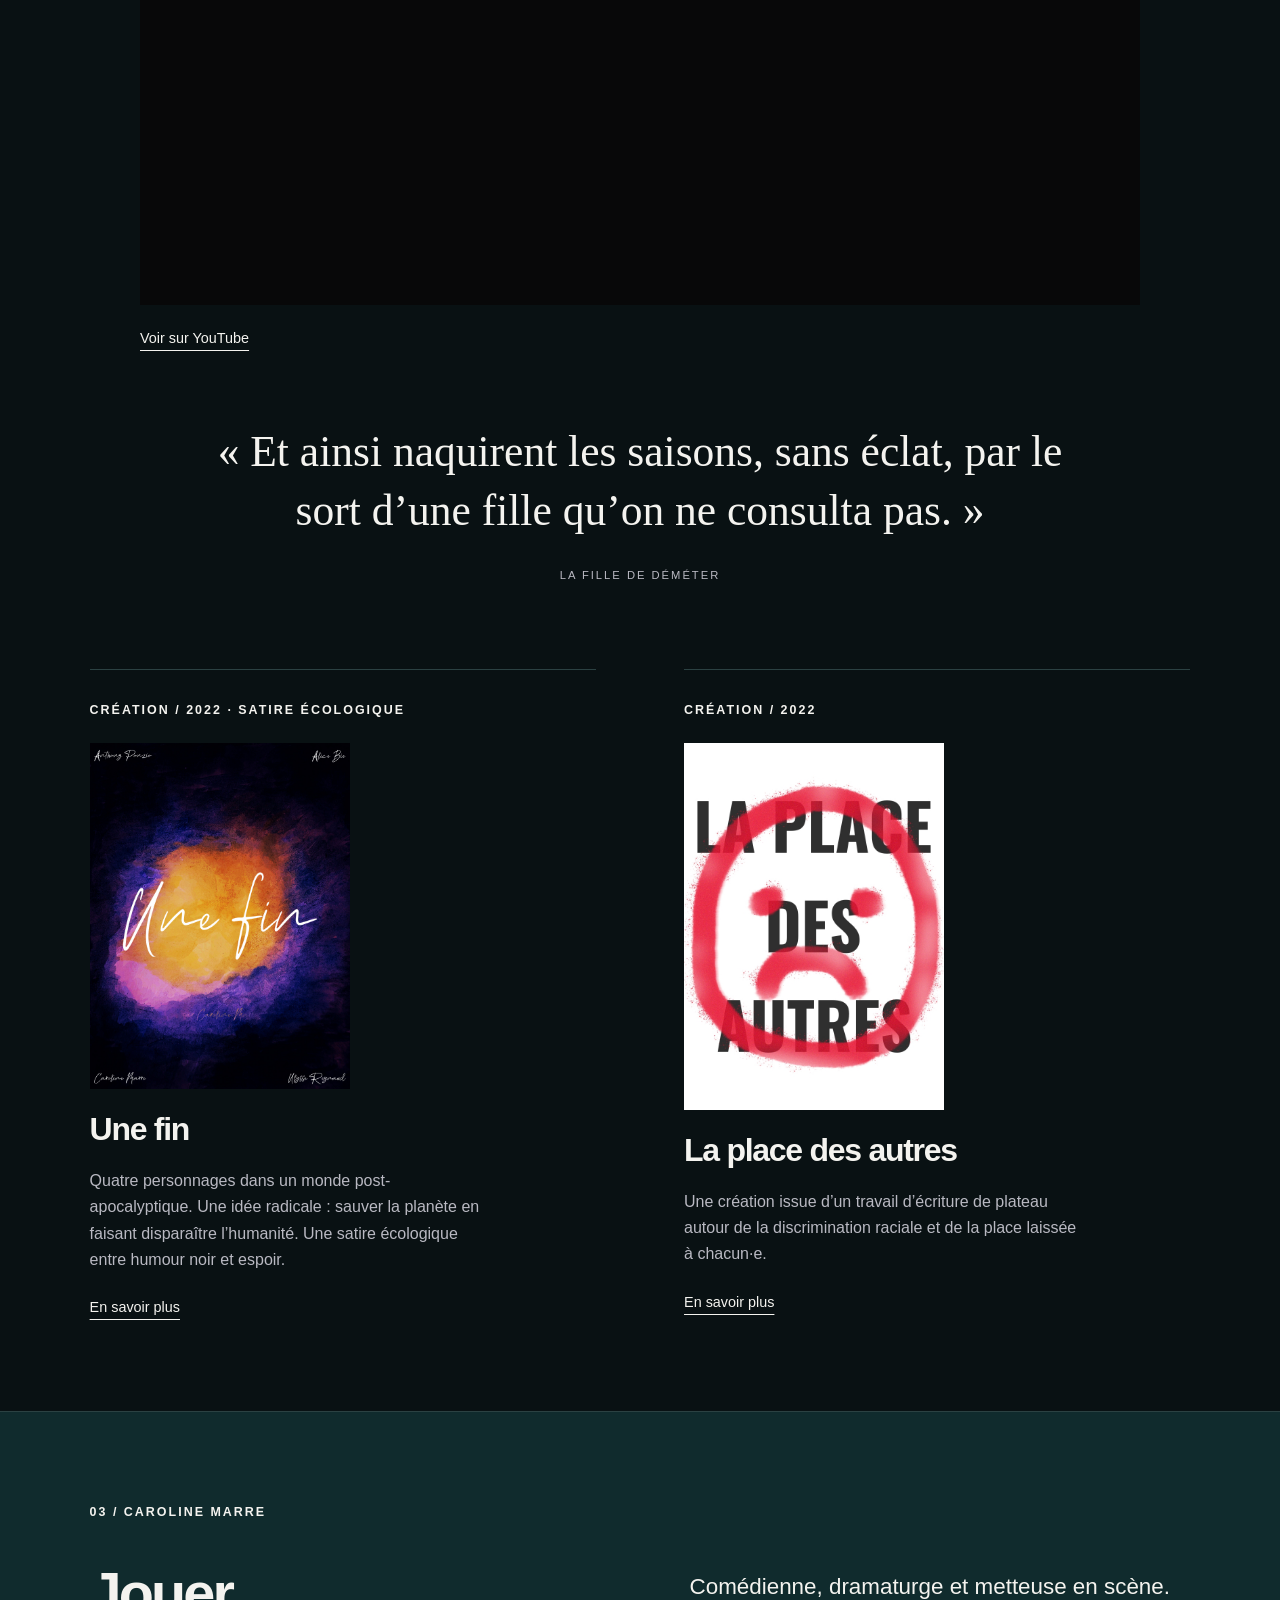
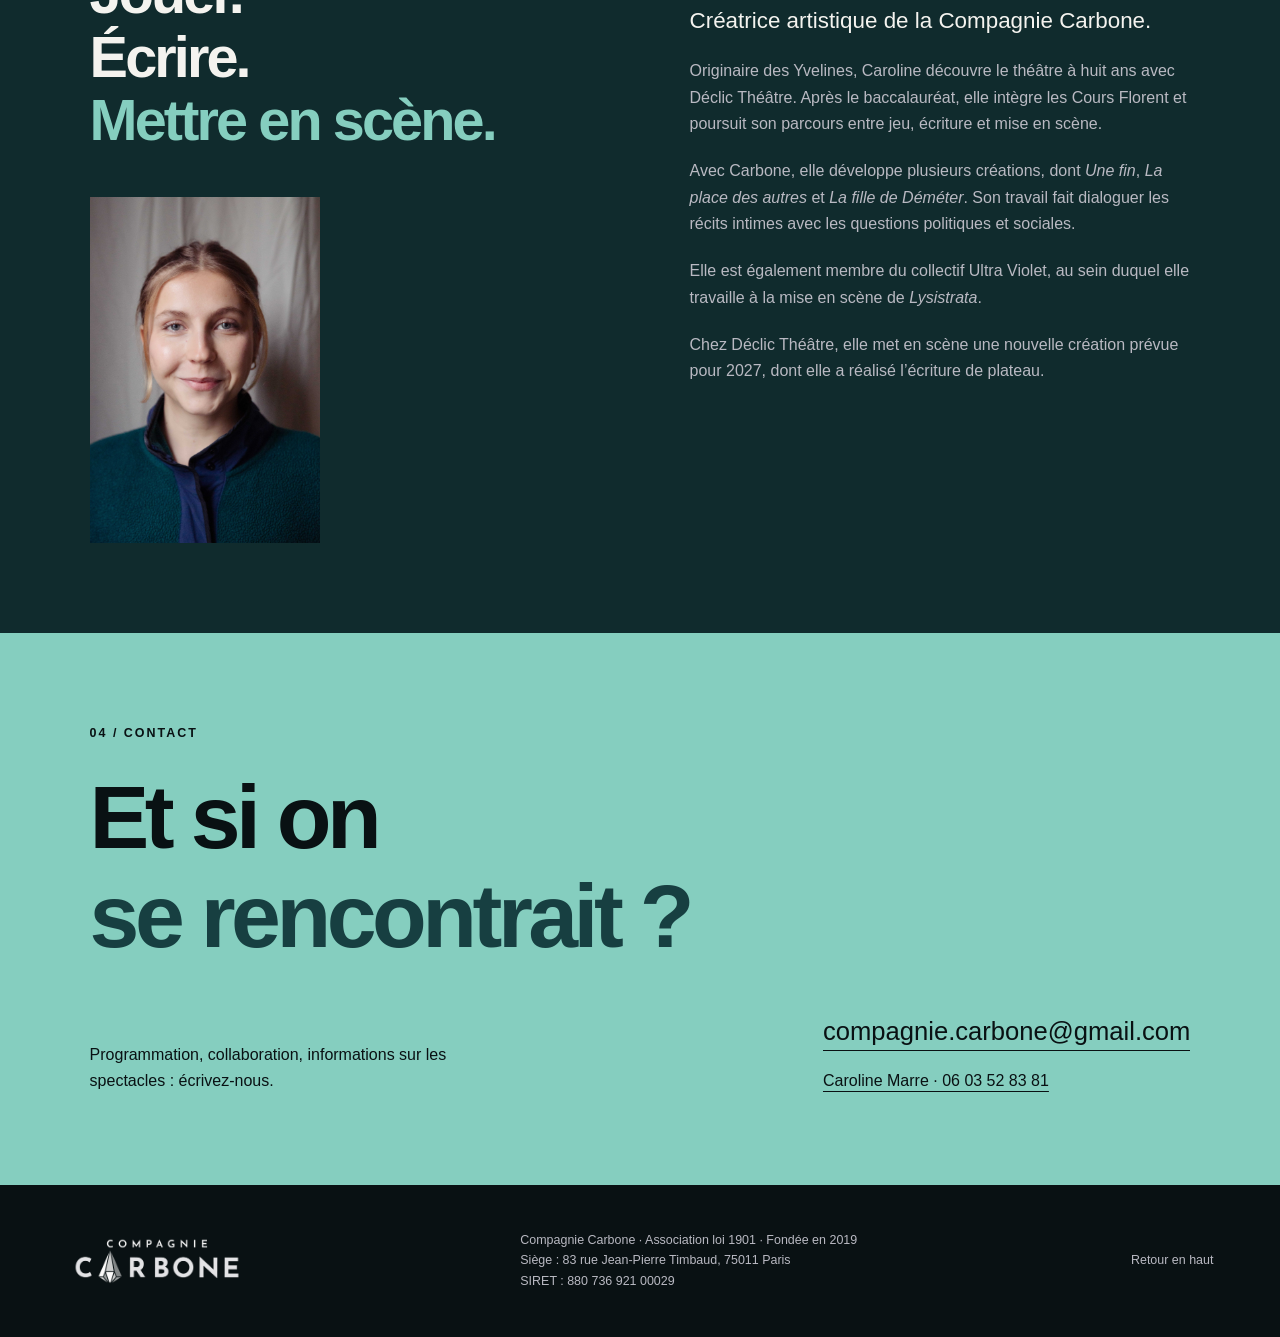
==== commit 5d4aa1fa: "Annonce Avignon 2027 au Théâtre du Centre Co-Authored-By: Claude Opus 5.5 <noreply@anthropic.com> Cl" ====
--- a/index.html
+++ b/index.html
@@ -18,7 +18,7 @@
 </section>
 <section class="about section" id="compagnie"><p class="eyebrow">01 / LA COMPAGNIE</p><div class="about-grid"><h2>Faire du théâtre.<br><em>Ouvrir la discussion.</em></h2><div><p class="large">Fondée en 2019, la Compagnie Carbone défend un théâtre engagé, accessible et porté par une recherche de forme.</p><p><strong>Président de l’association :</strong> Joffrey Chignard<br><strong>Création artistique :</strong> Caroline Marre</p><p>Nos spectacles parlent du pouvoir, des injustices et des contradictions de notre époque. Ils passent par la fiction, la satire et l’imaginaire pour faire émerger des questions qui nous concernent.</p><p>Le corps, la lumière, la musique et les mots composent ensemble ces histoires. Avec l’envie de partager une expérience, de faire ressentir et de laisser la conversation se poursuivre après le spectacle.</p></div></div></section>
 <section class="shows section" id="spectacles"><div class="section-head"><p class="eyebrow">02 / LES SPECTACLES</p><h2>Nos créations<span class="punctuation">.</span></h2></div>
-<article class="featured"><div class="show-visual poster"><img src="assets/affiche-demeter-sans-lieu.png" alt="Affiche de La fille de Déméter : un épi de blé au centre de rayons vert d’eau sur fond noir." loading="lazy" width="1264" height="1772"></div><div class="show-copy"><p class="eyebrow red">MYTHOLOGIE GRECQUE & SATIRE POLITIQUE</p><h3>La fille<br>de Déméter</h3><p class="large">Une mère. Une fille.<br>Trois puissances. Vingt personnages.</p><p>Dans cette réécriture dystopique du mythe de Déméter et Perséphone, trois grandes puissances se disputent le pouvoir tandis que deux femmes, une mère et sa fille, tentent de reprendre le contrôle de leur destin.</p><p>Caroline Marre incarne vingt personnages, sans quitter le plateau. Les ombres, la lumière et la musique font surgir tout un monde autour d’elle.</p><div class="dates"><p class="eyebrow">À VOIR À PARIS</p><p>Comédie des 3 Bornes · Paris 11e<br>Les mercredis à 21 h, jusqu’au 25 novembre 2026.<br><small>Relâche le 4 novembre.</small></p><a class="button" href="https://www.billetreduc.com/spectacle/la-fille-de-demeter-393965" target="_blank" rel="noopener">Réserver une place</a></div><div class="reviews"><p class="score"><strong>10/10</strong> · 169 avis spectateurs</p><p class="review-titles">« Époustouflant » · « Charisme et puissance » · « Une pépite »</p><a class="text-link" href="https://www.billetreduc.com/spectacle/la-fille-de-demeter-393965" target="_blank" rel="noopener">Lire les avis sur Billetreduc</a></div><details><summary>L’équipe artistique</summary><dl><dt>Écriture et interprétation</dt><dd>Caroline Marre</dd><dt>Mise en scène</dt><dd>Caroline Marre et Alice Bié</dd><dt>Musique</dt><dd>Nicolas Laurençot</dd><dt>Lumière</dt><dd>Prisco Langet</dd><dt>Vidéo</dt><dd>Nicholas Bochatay</dd><dt>Photographie</dt><dd>Fanny Cortade</dd></dl></details><div class="actions"><a class="button" href="assets/dossier-demeter.pdf" target="_blank" rel="noopener">Le dossier artistique</a><a class="text-link" href="mailto:compagnie.carbone@gmail.com?subject=La%20fille%20de%20D%C3%A9m%C3%A9ter">Inviter le spectacle</a></div></div></article>
+<article class="featured"><div class="show-visual poster"><img src="assets/affiche-demeter-sans-lieu.png" alt="Affiche de La fille de Déméter : un épi de blé au centre de rayons vert d’eau sur fond noir." loading="lazy" width="1264" height="1772"></div><div class="show-copy"><p class="eyebrow red">MYTHOLOGIE GRECQUE & SATIRE POLITIQUE</p><h3>La fille<br>de Déméter</h3><p class="large">Une mère. Une fille.<br>Trois puissances. Vingt personnages.</p><p>Dans cette réécriture dystopique du mythe de Déméter et Perséphone, trois grandes puissances se disputent le pouvoir tandis que deux femmes, une mère et sa fille, tentent de reprendre le contrôle de leur destin.</p><p>Caroline Marre incarne vingt personnages, sans quitter le plateau. Les ombres, la lumière et la musique font surgir tout un monde autour d’elle.</p><div class="dates"><p class="eyebrow">FESTIVAL D’AVIGNON 2027</p><p>Théâtre du Centre · salle République<br>À 15 h 30, en juillet 2027.<br><small>Dates détaillées et réservations à venir.</small></p><a class="button" href="mailto:compagnie.carbone@gmail.com?subject=La%20fille%20de%20D%C3%A9m%C3%A9ter%20%C3%A0%20Avignon">Être prévenu·e de l’ouverture</a></div><div class="reviews"><p class="score"><strong>10/10</strong> · 169 avis spectateurs</p><p class="review-titles">« Époustouflant » · « Charisme et puissance » · « Une pépite »</p><a class="text-link" href="https://www.billetreduc.com/spectacle/la-fille-de-demeter-393965" target="_blank" rel="noopener">Lire les avis des spectateurs à Paris</a></div><details><summary>L’équipe artistique</summary><dl><dt>Écriture et interprétation</dt><dd>Caroline Marre</dd><dt>Mise en scène</dt><dd>Caroline Marre et Alice Bié</dd><dt>Musique</dt><dd>Nicolas Laurençot</dd><dt>Lumière</dt><dd>Prisco Langet</dd><dt>Vidéo</dt><dd>Nicholas Bochatay</dd><dt>Photographie</dt><dd>Fanny Cortade</dd></dl></details><div class="actions"><a class="button" href="assets/dossier-demeter.pdf" target="_blank" rel="noopener">Le dossier artistique</a><a class="text-link" href="mailto:compagnie.carbone@gmail.com?subject=La%20fille%20de%20D%C3%A9m%C3%A9ter">Inviter le spectacle</a></div></div></article>
 <div class="teaser"><p class="eyebrow red">DÉCOUVRIR LE SPECTACLE EN IMAGES</p><h3>Le teaser</h3><div class="video-frame"><iframe src="https://www.youtube-nocookie.com/embed/UdP6WScp44Q" title="Teaser de La fille de Déméter" loading="lazy" allow="accelerometer; autoplay; clipboard-write; encrypted-media; gyroscope; picture-in-picture; web-share" referrerpolicy="strict-origin-when-cross-origin" allowfullscreen></iframe></div><a class="text-link" href="https://youtu.be/UdP6WScp44Q" target="_blank" rel="noopener">Voir sur YouTube</a></div><blockquote>« Et ainsi naquirent les saisons, sans éclat, par le sort d’une fille qu’on ne consulta pas. »<cite>LA FILLE DE DÉMÉTER</cite></blockquote>
 <div class="other-shows"><article class="fin-card"><p class="eyebrow">CRÉATION / 2022 · SATIRE ÉCOLOGIQUE</p><a href="une-fin.html" aria-label="Découvrir Une fin"><img class="card-poster" src="assets/affiche-une-fin.jpg" alt="Affiche d’Une fin" loading="lazy" width="1368" height="1824"></a><h3>Une fin</h3><p>Quatre personnages dans un monde post-apocalyptique. Une idée radicale : sauver la planète en faisant disparaître l’humanité. Une satire écologique entre humour noir et espoir.</p><a class="text-link" href="une-fin.html">En savoir plus</a></article><article><p class="eyebrow">CRÉATION / 2022</p><a href="la-place-des-autres.html" aria-label="Découvrir La place des autres"><img class="card-poster" src="assets/affiche-la-place-des-autres.jpg" alt="Affiche de La place des autres" loading="lazy" width="708" height="1000"></a><h3>La place des autres</h3><p>Une création issue d’un travail d’écriture de plateau autour de la discrimination raciale et de la place laissée à chacun·e.</p><a class="text-link" href="la-place-des-autres.html">En savoir plus</a></article></div></section>
 <section class="portrait section" id="caroline"><p class="eyebrow">03 / CAROLINE MARRE</p><div class="portrait-grid"><div class="portrait-left"><h2>Jouer.<br>Écrire.<br><em>Mettre en scène.</em></h2><figure class="bio-photo"><img src="assets/caroline-marre-portrait-2026.jpg" alt="Portrait de Caroline Marre" loading="lazy" width="1365" height="2048"></figure></div><div><p class="large">Comédienne, dramaturge et metteuse en scène. Créatrice artistique de la Compagnie Carbone.</p><p>Originaire des Yvelines, Caroline découvre le théâtre à huit ans avec Déclic Théâtre. Après le baccalauréat, elle intègre les Cours Florent et poursuit son parcours entre jeu, écriture et mise en scène.</p><p>Avec Carbone, elle développe plusieurs créations, dont <i>Une fin</i>, <i>La place des autres</i> et <i>La fille de Déméter</i>. Son travail fait dialoguer les récits intimes avec les questions politiques et sociales.</p><p>Elle est également membre du collectif Ultra Violet, au sein duquel elle travaille à la mise en scène de <i>Lysistrata</i>.</p><p>Chez Déclic Théâtre, elle met en scène une nouvelle création prévue pour 2027, dont elle a réalisé l’écriture de plateau.</p></div></div></section>
